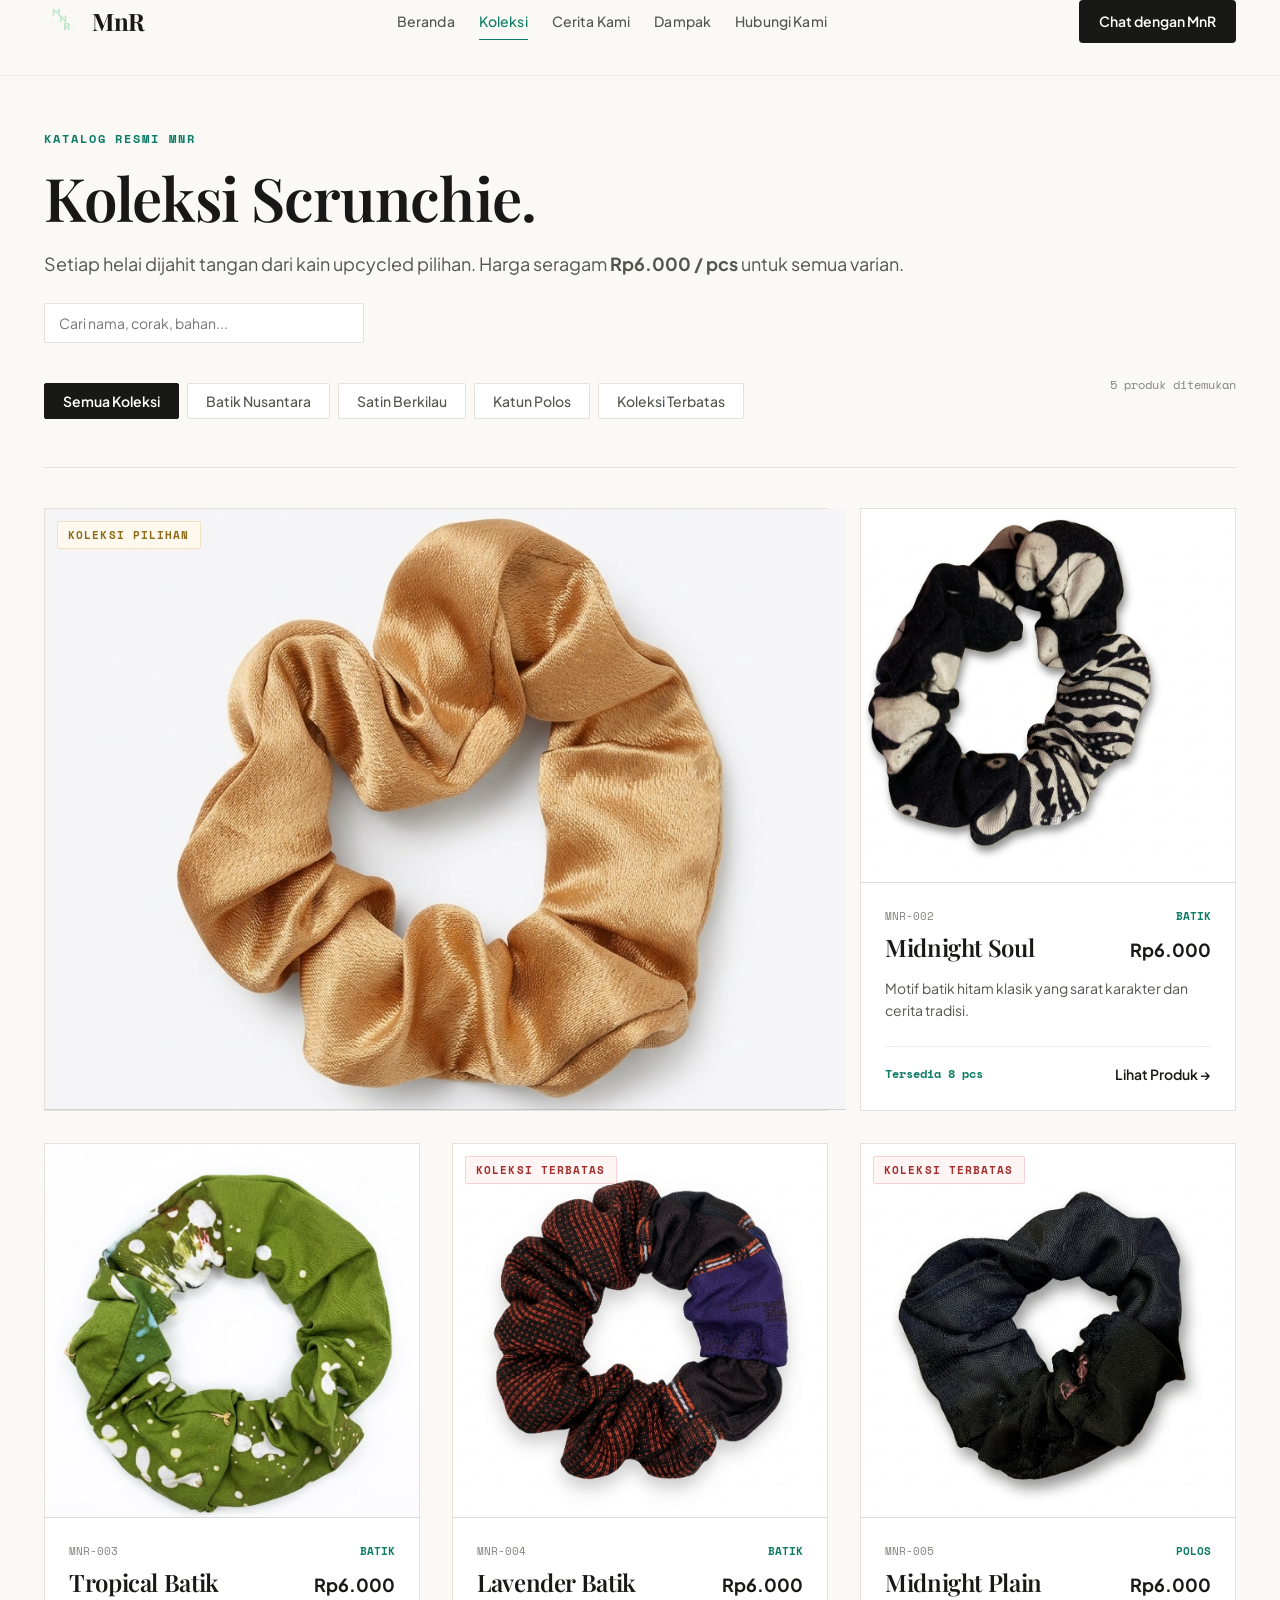
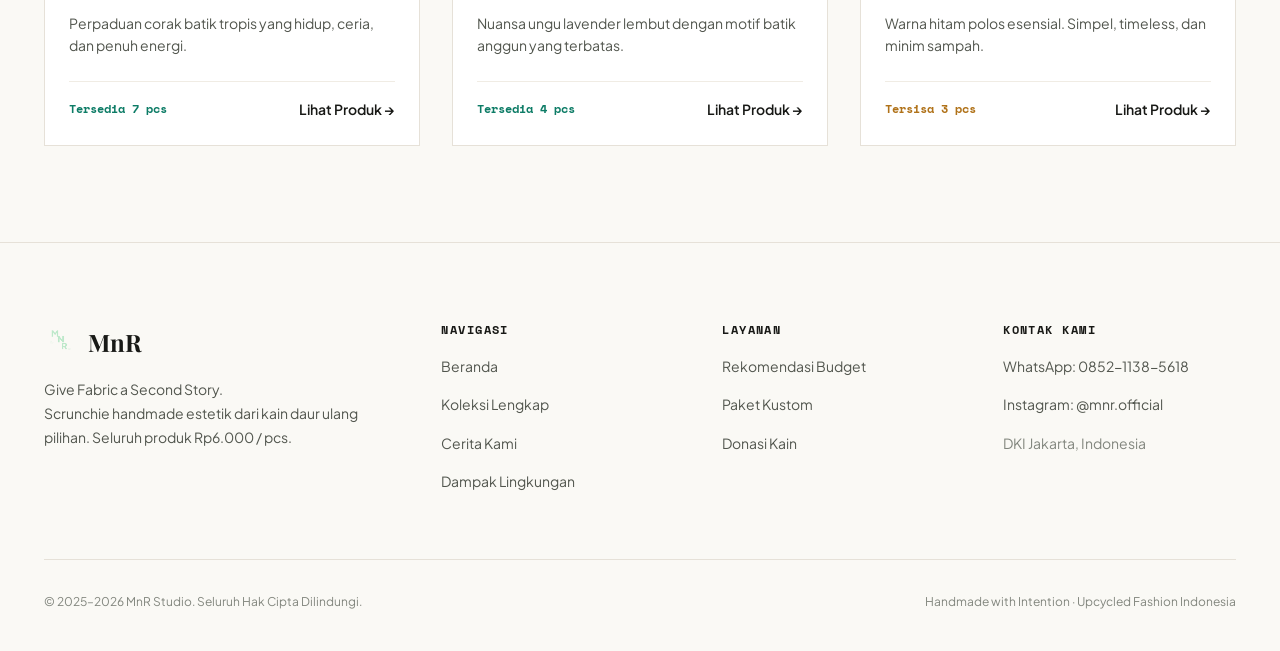
==== catalog.html @ bddd9266 "draft 1" ====
<!DOCTYPE html>
<html lang="id">
<head>
    <meta charset="UTF-8">
    <meta name="viewport" content="width=device-width, initial-scale=1.0">
    <meta name="description" content="Jelajahi Koleksi Scrunchie Upcycled MnR — Handmade dari kain daur ulang pilihan. Golden Hour, Midnight Soul, Tropical Batik, Lavender Batik, dan Midnight Plain. Rp6.000/pcs.">
    <title>Koleksi Scrunchie — MnR Official</title>
    
    <!-- Stylesheets -->
    <link rel="stylesheet" href="css/style.css">
    <link rel="stylesheet" href="css/animations.css">
    <link rel="stylesheet" href="css/responsive.css">
</head>
<body>

<!-- ══════════════════════════════════════════════════════════
     NAVBAR
     ══════════════════════════════════════════════════════════ -->
<nav class="navbar" role="navigation" aria-label="Navigasi Utama">
    <div class="container">
        <div class="navbar__inner">
            <a href="index.html" class="navbar__logo" aria-label="Beranda MnR">
                <img src="assets/Logo/logo.png" alt="Logo MnR" class="navbar__logo-img">
                <span class="navbar__logo-text">MnR</span>
            </a>

            <ul class="navbar__nav" role="list">
                <li><a href="index.html" class="navbar__link">Beranda</a></li>
                <li><a href="catalog.html" class="navbar__link active">Koleksi</a></li>
                <li><a href="index.html#cerita-kami" class="navbar__link">Cerita Kami</a></li>
                <li><a href="index.html#dampak" class="navbar__link">Dampak</a></li>
                <li><a href="https://wa.me/6285211385618" class="navbar__link" target="_blank" rel="noopener noreferrer">Hubungi Kami</a></li>
            </ul>

            <div class="navbar__actions">
                <a href="https://wa.me/6285211385618" class="navbar__cta" target="_blank" rel="noopener noreferrer">Chat dengan MnR</a>
            </div>

            <button class="navbar__hamburger" id="hamburger-btn" aria-label="Buka menu navigasi" aria-expanded="false">
                <span></span><span></span><span></span>
            </button>
        </div>
    </div>
</nav>

<!-- Mobile Menu Drawer -->
<div class="navbar__mobile" id="mobile-menu" role="dialog" aria-label="Menu navigasi mobile">
    <nav class="navbar__mobile-nav">
        <a href="index.html" class="navbar__mobile-link">Beranda</a>
        <a href="catalog.html" class="navbar__mobile-link active">Koleksi</a>
        <a href="index.html#cerita-kami" class="navbar__mobile-link">Cerita Kami</a>
        <a href="index.html#dampak" class="navbar__mobile-link">Dampak</a>
        <a href="https://wa.me/6285211385618" class="navbar__mobile-link" target="_blank" rel="noopener noreferrer">Hubungi Kami</a>
    </nav>
    <a href="https://wa.me/6285211385618" class="btn btn--whatsapp btn--full" target="_blank" rel="noopener noreferrer">Chat via WhatsApp</a>
</div>

<!-- ══════════════════════════════════════════════════════════
     CATALOG MAIN
     ══════════════════════════════════════════════════════════ -->
<main class="catalog-page">
    <div class="container">
        
        <!-- Header Katalog -->
        <header class="catalog-header anim-fade-up">
            <div class="catalog-header__top">
                <div>
                    <span class="section-eyebrow">Katalog Resmi MnR</span>
                    <h1 class="section-title">Koleksi Scrunchie.</h1>
                    <p class="section-subtitle">
                        Setiap helai dijahit tangan dari kain upcycled pilihan. Harga seragam <strong>Rp6.000 / pcs</strong> untuk semua varian.
                    </p>
                </div>

                <div class="search-box">
                    <input type="text"
                           id="catalog-search"
                           class="search-input"
                           placeholder="Cari nama, corak, bahan..."
                           aria-label="Cari produk MnR">
                    <span class="search-clear" id="search-clear" title="Hapus pencarian">&times;</span>
                </div>
            </div>

            <!-- Controls: Filter Tabs & Info -->
            <div class="catalog-controls">
                <div class="filter-tabs" role="tablist" aria-label="Filter kategori produk">
                    <button class="filter-tab active" data-filter="all" type="button">Semua Koleksi</button>
                    <button class="filter-tab" data-filter="batik" type="button">Batik Nusantara</button>
                    <button class="filter-tab" data-filter="satin" type="button">Satin Berkilau</button>
                    <button class="filter-tab" data-filter="plain" type="button">Katun Polos</button>
                    <button class="filter-tab" data-filter="limited" type="button">Koleksi Terbatas</button>
                </div>

                <div class="catalog-count-row" id="catalog-count" aria-live="polite">
                    Memuat produk...
                </div>
            </div>
        </header>

        <!-- Product Grid (Rendered by catalog.js) -->
        <div class="catalog-grid" id="catalog-grid" aria-label="Daftar Produk MnR">
            <!-- Dimuat secara dinamis oleh catalog.js -->
        </div>

    </div>
</main>

<!-- ══════════════════════════════════════════════════════════
     FOOTER
     ══════════════════════════════════════════════════════════ -->
<footer class="footer" role="contentinfo">
    <div class="container">
        <div class="footer__main">
            <div>
                <div class="footer__brand-logo">
                    <img src="assets/Logo/logo.png" alt="Logo MnR">
                    <span>MnR</span>
                </div>
                <p class="footer__brand-tagline">
                    Give Fabric a Second Story.<br>
                    Scrunchie handmade estetik dari kain daur ulang pilihan. Seluruh produk Rp6.000 / pcs.
                </p>
            </div>

            <div>
                <h4 class="footer__col-title">Navigasi</h4>
                <ul class="footer__links">
                    <li><a href="index.html" class="footer__link">Beranda</a></li>
                    <li><a href="catalog.html" class="footer__link">Koleksi Lengkap</a></li>
                    <li><a href="index.html#cerita-kami" class="footer__link">Cerita Kami</a></li>
                    <li><a href="index.html#dampak" class="footer__link">Dampak Lingkungan</a></li>
                </ul>
            </div>

            <div>
                <h4 class="footer__col-title">Layanan</h4>
                <ul class="footer__links">
                    <li><a href="index.html#rekomendasi" class="footer__link">Rekomendasi Budget</a></li>
                    <li><a href="index.html#susun-paket" class="footer__link">Paket Kustom</a></li>
                    <li><a href="index.html#donasi" class="footer__link">Donasi Kain</a></li>
                </ul>
            </div>

            <div>
                <h4 class="footer__col-title">Kontak Kami</h4>
                <ul class="footer__links">
                    <li><a href="https://wa.me/6285211385618" class="footer__link" target="_blank" rel="noopener noreferrer">WhatsApp: 0852-1138-5618</a></li>
                    <li><a href="https://instagram.com" class="footer__link" target="_blank" rel="noopener noreferrer">Instagram: @mnr.official</a></li>
                    <li><span class="footer__link" style="color:var(--color-text-light);">DKI Jakarta, Indonesia</span></li>
                </ul>
            </div>
        </div>

        <div class="footer__bottom">
            <span>© 2025–2026 MnR Studio. Seluruh Hak Cipta Dilindungi.</span>
            <span>Handmade with Intention · Upcycled Fashion Indonesia</span>
        </div>
    </div>
</footer>

<!-- ══════════════════════════════════════════════════════════
     MODAL PEMBAYARAN QRIS & WHATSAPP
     ══════════════════════════════════════════════════════════ -->
<div class="modal-overlay" id="payment-modal" role="dialog" aria-modal="true" aria-labelledby="modal-title" tabindex="-1">
    <div class="modal-content">
        <div class="modal__header">
            <h3 class="modal__title" id="modal-title">Pembayaran Pesanan</h3>
            <button class="modal__close-btn" id="modal-close-btn" aria-label="Tutup modal" type="button">&times;</button>
        </div>

        <div class="modal__body">
            <div class="order-summary-box">
                <div class="order-row">
                    <span>Produk</span>
                    <strong id="modal-product-name">—</strong>
                </div>
                <div class="order-row">
                    <span>Kode ID</span>
                    <span id="modal-product-id">—</span>
                </div>
                <div class="order-row">
                    <span>Jumlah</span>
                    <span id="modal-product-qty">1 pcs</span>
                </div>
                <div class="order-row">
                    <span>Harga Satuan</span>
                    <span id="modal-product-price">Rp6.000</span>
                </div>
                <div class="order-row order-row--total">
                    <span>Total Pembayaran</span>
                    <strong id="modal-total-price">Rp6.000</strong>
                </div>
            </div>

            <div class="qris-section">
                <span class="qris-badge">Scan QRIS untuk Membayar</span>
                <div class="qris-image-wrap">
                    <img id="modal-qris-img" src="assets/QRIS.jpeg" alt="QRIS Resmi MnR">
                </div>
            </div>

            <div class="qris-steps">
                <div class="qris-step">
                    <span class="qris-step__num">1.</span>
                    <span>Buka aplikasi pembayaran (GoPay, OVO, Dana, BCA, Mandiri, dll.).</span>
                </div>
                <div class="qris-step">
                    <span class="qris-step__num">2.</span>
                    <span>Scan kode QRIS di atas sesuai nominal total yang tertera.</span>
                </div>
                <div class="qris-step">
                    <span class="qris-step__num">3.</span>
                    <span>Ambil screenshot bukti transfer, lalu klik tombol di bawah untuk konfirmasi via WhatsApp.</span>
                </div>
            </div>

            <div class="modal__footer">
                <button class="btn btn--whatsapp btn--full" id="modal-confirm-btn" type="button">
                    <svg width="18" height="18" viewBox="0 0 24 24" fill="currentColor">
                        <path d="M12.031 6.172c-3.181 0-5.767 2.586-5.768 5.766-.001 1.298.38 2.27 1.019 3.287l-.582 2.128 2.182-.573c.978.58 1.911.928 3.145.929 3.178 0 5.767-2.587 5.768-5.766.001-3.187-2.575-5.77-5.764-5.771zm3.392 8.244c-.144.405-.837.774-1.17.824-.312.045-.698.057-1.144-.092-.857-.285-1.996-1.196-2.735-2.029-.739-.834-1.282-1.859-1.282-2.784 0-.497.195-.889.479-1.168.214-.21.469-.264.624-.264.156 0 .313.003.447.01.142.008.33.023.479.382.155.372.531 1.303.578 1.398.047.096.079.208.016.333-.063.125-.094.208-.188.318-.094.11-.198.246-.282.33-.094.095-.192.198-.083.385.109.188.484.798 1.037 1.29.711.633 1.311.83 1.498.924.188.094.297.079.407-.047.11-.125.47-548.595-.736.125-.188.25-.157.422-.094.172.063 1.094.516 1.282.609.188.094.313.141.36.219.046.078.046.452-.098.857z"/>
                    </svg>
                    Konfirmasi Pembayaran via WhatsApp
                </button>
                <button class="btn btn--ghost btn--full" id="modal-cancel-btn" type="button">
                    Batal
                </button>
            </div>
        </div>
    </div>
</div>

<!-- Scripts -->
<script src="data/products.js"></script>
<script src="js/whatsapp.js"></script>
<script src="js/catalog.js"></script>
<script src="js/main.js"></script>

</body>
</html>
---- css/style.css ----
/* ============================================================
   MnR — Modern Sustainable Fashion Editorial Design System
   "Give Fabric a Second Story."
   ============================================================ */

/* ── Typography Imports ──────────────────────────────────── */
@import url('https://fonts.googleapis.com/css2?family=Playfair+Display:ital,wght@0,400;0,500;0,600;0,700;1,400;1,600&family=Plus+Jakarta+Sans:wght@300;400;500;600;700&family=Space+Mono:wght@400;700&display=swap');

/* ── Design Tokens ───────────────────────────────────────── */
:root {
    /* Brand Colors & Editorial Palette */
    --color-primary:        #0D7C66; /* Deep Forest Emerald */
    --color-primary-dark:   #095C4C;
    --color-primary-light:  #169B80;
    --color-secondary:      #2A5950;
    --color-mint:           #D7EDE2;
    --color-sage:           #E5ECE7;
    --color-lavender:       #EAE3F2;
    --color-gold:           #C29B38;

    /* Neutrals (Warm Organic Linen & Charcoal) */
    --color-bg:             #FAF9F5;
    --color-surface:        #FFFFFF;
    --color-surface-warm:   #F3EFEA;
    --color-surface-dark:   #151614;
    --color-text:           #181916;
    --color-text-muted:     #52564E;
    --color-text-light:     #82867E;
    --color-border:         #E6E1D8;
    --color-border-light:   #F0ECE4;
    --color-border-dark:    #2B2E28;

    /* Status Colors */
    --color-success:        #238656;
    --color-warning:        #B07219;
    --color-danger:         #A82A2A;

    /* Typography */
    --font-heading:         'Playfair Display', Georgia, serif;
    --font-body:            'Plus Jakarta Sans', -apple-system, BlinkMacSystemFont, 'Segoe UI', Roboto, sans-serif;
    --font-mono:            'Space Mono', monospace;

    --text-xs:              0.75rem;     /* 12px */
    --text-sm:              0.875rem;    /* 14px */
    --text-base:            1rem;        /* 16px */
    --text-md:              1.125rem;    /* 18px */
    --text-lg:              1.25rem;     /* 20px */
    --text-xl:              1.5rem;      /* 24px */
    --text-2xl:             1.875rem;    /* 30px */
    --text-3xl:             2.25rem;     /* 36px */
    --text-4xl:             3rem;        /* 48px */
    --text-5xl:             3.75rem;     /* 60px */
    --text-6xl:             4.75rem;     /* 76px */

    /* Spacing */
    --space-1:              0.25rem;
    --space-2:              0.5rem;
    --space-3:              0.75rem;
    --space-4:              1rem;
    --space-5:              1.25rem;
    --space-6:              1.5rem;
    --space-8:              2rem;
    --space-10:             2.5rem;
    --space-12:             3rem;
    --space-16:             4rem;
    --space-20:             5rem;
    --space-24:             6rem;
    --space-32:             8rem;

    /* Refined Architectural Radii */
    --radius-xs:            2px;
    --radius-sm:            4px;
    --radius-md:            6px;
    --radius-lg:            10px;
    --radius-full:          9999px;

    /* Subtle Architectural Shadows (No AI fuzzy drops) */
    --shadow-subtle:        0 2px 10px rgba(24, 25, 22, 0.04);
    --shadow-card:          0 4px 20px rgba(24, 25, 22, 0.06);
    --shadow-elevated:      0 12px 36px rgba(24, 25, 22, 0.09);

    /* Transitions */
    --trans-fast:           0.18s ease;
    --trans-base:           0.28s cubic-bezier(0.2, 0, 0, 1);
    --trans-slow:           0.45s cubic-bezier(0.16, 1, 0.3, 1);

    --navbar-h:             76px;
}

/* ── Reset & Base ────────────────────────────────────────── */
*, *::before, *::after {
    margin: 0;
    padding: 0;
    box-sizing: border-box;
}

html {
    scroll-behavior: smooth;
    font-size: 16px;
    -webkit-text-size-adjust: 100%;
}

body {
    font-family: var(--font-body);
    background-color: var(--color-bg);
    color: var(--color-text);
    line-height: 1.65;
    overflow-x: hidden;
    -webkit-font-smoothing: antialiased;
    -moz-osx-font-smoothing: grayscale;
}

body.modal-open {
    overflow: hidden;
}

img {
    display: block;
    max-width: 100%;
    height: auto;
}

a {
    text-decoration: none;
    color: inherit;
    transition: color var(--trans-fast);
}

button {
    font-family: var(--font-body);
    cursor: pointer;
    border: none;
    background: none;
    outline: none;
}

ul, ol {
    list-style: none;
}

/* ── Typography System ───────────────────────────────────── */
h1, h2, h3, h4 {
    font-family: var(--font-heading);
    color: var(--color-text);
    font-weight: 600;
    line-height: 1.2;
    letter-spacing: -0.015em;
}

h1 { font-size: clamp(2.25rem, 5vw, var(--text-5xl)); }
h2 { font-size: clamp(1.75rem, 3.5vw, var(--text-3xl)); }
h3 { font-size: clamp(1.25rem, 2.5vw, var(--text-xl)); }
h4 { font-size: var(--text-lg); }

p {
    color: var(--color-text-muted);
    font-size: var(--text-base);
    line-height: 1.7;
}

.text-italic {
    font-style: italic;
}

/* ── Container System ────────────────────────────────────── */
.container {
    width: 100%;
    max-width: 1240px;
    margin: 0 auto;
    padding: 0 var(--space-6);
}

.container--narrow {
    max-width: 860px;
}

.container--wide {
    max-width: 1400px;
}

/* ── Section Utilities ───────────────────────────────────── */
.section {
    padding: var(--space-20) 0;
    position: relative;
}

.section--hero {
    padding-top: calc(var(--navbar-h) + var(--space-12));
    padding-bottom: var(--space-20);
}

.section--warm {
    background-color: var(--color-surface-warm);
    border-top: 1px solid var(--color-border);
    border-bottom: 1px solid var(--color-border);
}

.section--dark {
    background-color: var(--color-surface-dark);
    color: var(--color-bg);
}

.section-header {
    margin-bottom: var(--space-12);
}

.section-header--center {
    text-align: center;
    max-width: 680px;
    margin-left: auto;
    margin-right: auto;
    margin-bottom: var(--space-16);
}

.section-eyebrow {
    display: inline-block;
    font-family: var(--font-mono);
    font-size: var(--text-xs);
    font-weight: 700;
    letter-spacing: 0.16em;
    text-transform: uppercase;
    color: var(--color-primary);
    margin-bottom: var(--space-3);
}

.section--dark .section-eyebrow {
    color: var(--color-mint);
}

.section-title {
    margin-bottom: var(--space-4);
}

.section-subtitle {
    font-size: var(--text-md);
    color: var(--color-text-muted);
    line-height: 1.7;
}

.section--dark .section-subtitle {
    color: rgba(250, 249, 245, 0.7);
}

/* ── Buttons System ──────────────────────────────────────── */
.btn {
    display: inline-flex;
    align-items: center;
    justify-content: center;
    gap: var(--space-3);
    padding: 14px 28px;
    font-size: var(--text-sm);
    font-weight: 600;
    letter-spacing: 0.04em;
    border-radius: var(--radius-sm);
    transition: all var(--trans-base);
    text-align: center;
    white-space: nowrap;
    cursor: pointer;
}

.btn--primary {
    background-color: var(--color-primary);
    color: var(--color-surface);
    border: 1px solid var(--color-primary);
}

.btn--primary:hover {
    background-color: var(--color-primary-dark);
    border-color: var(--color-primary-dark);
    transform: translateY(-1px);
    box-shadow: 0 4px 14px rgba(13, 124, 102, 0.25);
}

.btn--dark {
    background-color: var(--color-text);
    color: var(--color-bg);
    border: 1px solid var(--color-text);
}

.btn--dark:hover {
    background-color: #000000;
    transform: translateY(-1px);
}

.btn--outline {
    background-color: transparent;
    color: var(--color-text);
    border: 1px solid var(--color-border-dark);
}

.btn--outline:hover {
    background-color: var(--color-text);
    color: var(--color-surface);
    border-color: var(--color-text);
}

.btn--ghost {
    background-color: transparent;
    color: var(--color-text-muted);
    border: 1px solid transparent;
}

.btn--ghost:hover {
    color: var(--color-text);
    background-color: rgba(0, 0, 0, 0.04);
}

.btn--whatsapp {
    background-color: #1E8752;
    color: #FFFFFF;
    border: 1px solid #1E8752;
}

.btn--whatsapp:hover {
    background-color: #166E42;
    box-shadow: 0 4px 14px rgba(30, 135, 82, 0.25);
}

.btn--full {
    width: 100%;
}

.btn--disabled, .btn:disabled {
    opacity: 0.45;
    cursor: not-allowed;
    pointer-events: none;
}

/* ── Badges & Tags ───────────────────────────────────────── */
.badge {
    display: inline-flex;
    align-items: center;
    padding: 4px 10px;
    font-family: var(--font-mono);
    font-size: 0.6875rem;
    font-weight: 700;
    letter-spacing: 0.1em;
    text-transform: uppercase;
    border-radius: var(--radius-xs);
    border: 1px solid transparent;
}

.badge--limited {
    background: #FFF5F5;
    color: #A32D2D;
    border-color: #F8D2D2;
}

.badge--soldout {
    background: #F4F4F4;
    color: #7A7A7A;
    border-color: #E2E2E2;
}

.badge--featured {
    background: #FDF9EE;
    color: #8C6A19;
    border-color: #EFE2BE;
}

.badge--category {
    background: var(--color-surface);
    color: var(--color-text-muted);
    border-color: var(--color-border);
}

/* ══════════════════════════════════════════════════════════
   NAVBAR
   ══════════════════════════════════════════════════════════ */
.navbar {
    position: fixed;
    top: 0;
    left: 0;
    right: 0;
    z-index: 1000;
    height: var(--navbar-h);
    background: rgba(250, 249, 245, 0.94);
    backdrop-filter: blur(12px);
    -webkit-backdrop-filter: blur(12px);
    border-bottom: 1px solid var(--color-border-light);
    transition: all var(--trans-base);
}

.navbar.scrolled {
    background: rgba(250, 249, 245, 0.98);
    border-bottom-color: var(--color-border);
    box-shadow: 0 4px 20px rgba(0, 0, 0, 0.03);
}

.navbar__inner {
    display: flex;
    align-items: center;
    justify-content: space-between;
    height: 100%;
}

.navbar__logo {
    display: flex;
    align-items: center;
    gap: var(--space-3);
    text-decoration: none;
}

.navbar__logo-img {
    height: 36px;
    width: auto;
    object-fit: contain;
}

.navbar__logo-text {
    font-family: var(--font-heading);
    font-size: 1.5rem;
    font-weight: 700;
    letter-spacing: -0.02em;
    color: var(--color-text);
}

.navbar__nav {
    display: flex;
    align-items: center;
    gap: var(--space-6);
}

.navbar__link {
    font-size: var(--text-sm);
    font-weight: 500;
    color: var(--color-text-muted);
    padding: var(--space-2) 0;
    position: relative;
    letter-spacing: 0.01em;
}

.navbar__link::after {
    content: '';
    position: absolute;
    bottom: -2px;
    left: 0;
    width: 100%;
    height: 1.5px;
    background: var(--color-primary);
    transform: scaleX(0);
    transform-origin: left;
    transition: transform var(--trans-base);
}

.navbar__link:hover,
.navbar__link.active {
    color: var(--color-primary);
}

.navbar__link.active::after,
.navbar__link:hover::after {
    transform: scaleX(1);
}

.navbar__actions {
    display: flex;
    align-items: center;
    gap: var(--space-3);
}

.navbar__cta {
    padding: 10px 20px;
    font-size: var(--text-sm);
    border-radius: var(--radius-sm);
    background-color: var(--color-text);
    color: var(--color-surface);
    font-weight: 600;
    transition: all var(--trans-fast);
}

.navbar__cta:hover {
    background-color: var(--color-primary);
    transform: translateY(-1px);
}

.navbar__hamburger {
    display: none;
    flex-direction: column;
    justify-content: center;
    gap: 5px;
    width: 32px;
    height: 32px;
    padding: 4px;
    cursor: pointer;
}

.navbar__hamburger span {
    display: block;
    width: 100%;
    height: 1.5px;
    background: var(--color-text);
    transition: all var(--trans-base);
}

.navbar__hamburger.open span:nth-child(1) {
    transform: translateY(6.5px) rotate(45deg);
}

.navbar__hamburger.open span:nth-child(2) {
    opacity: 0;
}

.navbar__hamburger.open span:nth-child(3) {
    transform: translateY(-6.5px) rotate(-45deg);
}

.navbar__mobile {
    display: none;
    position: fixed;
    top: var(--navbar-h);
    left: 0;
    right: 0;
    background: var(--color-surface);
    padding: var(--space-6) var(--space-6) var(--space-8);
    border-bottom: 1px solid var(--color-border);
    box-shadow: var(--shadow-elevated);
    z-index: 999;
}

.navbar__mobile.open {
    display: block;
}

.navbar__mobile-nav {
    display: flex;
    flex-direction: column;
    gap: var(--space-3);
    margin-bottom: var(--space-6);
}

.navbar__mobile-link {
    font-size: var(--text-md);
    font-weight: 500;
    color: var(--color-text);
    padding: var(--space-2) 0;
    border-bottom: 1px solid var(--color-border-light);
}

/* ══════════════════════════════════════════════════════════
   HERO SECTION — Editorial Asymmetry
   ══════════════════════════════════════════════════════════ */
.hero {
    position: relative;
    padding-top: calc(var(--navbar-h) + var(--space-8));
    padding-bottom: var(--space-16);
    border-bottom: 1px solid var(--color-border);
}

.hero__grid {
    display: grid;
    grid-template-columns: 1.15fr 0.85fr;
    gap: var(--space-12);
    align-items: center;
}

.hero__content {
    max-width: 580px;
}

.hero__tagline-eyebrow {
    display: flex;
    align-items: center;
    gap: var(--space-3);
    font-family: var(--font-mono);
    font-size: var(--text-xs);
    font-weight: 700;
    letter-spacing: 0.15em;
    text-transform: uppercase;
    color: var(--color-primary);
    margin-bottom: var(--space-4);
}

.hero__tagline-eyebrow::before {
    content: '';
    display: inline-block;
    width: 28px;
    height: 1px;
    background: var(--color-primary);
}

.hero__title {
    font-size: clamp(2.5rem, 5.2vw, 4.25rem);
    font-weight: 600;
    line-height: 1.12;
    letter-spacing: -0.025em;
    color: var(--color-text);
    margin-bottom: var(--space-6);
}

.hero__title-accent {
    font-style: italic;
    color: var(--color-primary);
    font-weight: 400;
}

.hero__subtitle {
    font-size: var(--text-lg);
    line-height: 1.7;
    color: var(--color-text-muted);
    margin-bottom: var(--space-8);
}

.hero__actions {
    display: flex;
    align-items: center;
    gap: var(--space-4);
    margin-bottom: var(--space-10);
    flex-wrap: wrap;
}

.hero__credentials {
    display: flex;
    align-items: center;
    gap: var(--space-6);
    padding-top: var(--space-6);
    border-top: 1px solid var(--color-border);
}

.hero__credential-item {
    font-family: var(--font-mono);
    font-size: var(--text-xs);
    color: var(--color-text-muted);
    letter-spacing: 0.05em;
}

.hero__credential-item strong {
    color: var(--color-text);
    display: block;
    font-size: var(--text-sm);
    margin-bottom: 2px;
}

/* Hero Visual Composition */
.hero__visual-stack {
    position: relative;
    display: flex;
    justify-content: center;
}

.hero__main-image-wrap {
    position: relative;
    width: 100%;
    max-width: 440px;
    aspect-ratio: 4 / 5;
    background: var(--color-surface-warm);
    border: 1px solid var(--color-border);
    overflow: hidden;
}

.hero__main-image-wrap img {
    width: 100%;
    height: 100%;
    object-fit: cover;
    transition: transform var(--trans-slow);
}

.hero__main-image-wrap:hover img {
    transform: scale(1.03);
}

.hero__floating-card {
    position: absolute;
    bottom: -20px;
    left: -24px;
    background: var(--color-surface);
    border: 1px solid var(--color-border);
    padding: var(--space-4) var(--space-5);
    box-shadow: var(--shadow-card);
    max-width: 220px;
}

.hero__floating-card-label {
    font-family: var(--font-mono);
    font-size: 0.6875rem;
    color: var(--color-primary);
    font-weight: 700;
    letter-spacing: 0.1em;
    text-transform: uppercase;
    margin-bottom: 4px;
}

.hero__floating-card-title {
    font-family: var(--font-heading);
    font-size: var(--text-md);
    color: var(--color-text);
    margin-bottom: 2px;
}

.hero__floating-card-price {
    font-weight: 700;
    color: var(--color-text);
    font-size: var(--text-sm);
}

/* ══════════════════════════════════════════════════════════
   BRAND STORY — Editorial Lookbook Spread
   ══════════════════════════════════════════════════════════ */
.brand-story {
    padding: var(--space-24) 0;
    background: var(--color-surface);
    border-bottom: 1px solid var(--color-border);
}

.brand-story__grid {
    display: grid;
    grid-template-columns: 1fr 1fr;
    gap: var(--space-16);
    align-items: center;
}

.brand-story__media-col {
    position: relative;
}

.brand-story__image-wrap {
    aspect-ratio: 16 / 10;
    background: var(--color-surface-warm);
    border: 1px solid var(--color-border);
    overflow: hidden;
}

.brand-story__image-wrap img {
    width: 100%;
    height: 100%;
    object-fit: cover;
}

.brand-story__caption {
    font-family: var(--font-mono);
    font-size: var(--text-xs);
    color: var(--color-text-light);
    margin-top: var(--space-3);
    letter-spacing: 0.05em;
}

.brand-story__content-col {
    max-width: 520px;
}

.brand-story__title {
    font-size: clamp(2rem, 4vw, 3rem);
    margin-bottom: var(--space-6);
    line-height: 1.15;
}

.brand-story__text {
    margin-bottom: var(--space-5);
    font-size: var(--text-md);
    line-height: 1.8;
}

.brand-story__principles {
    display: grid;
    grid-template-columns: 1fr 1fr;
    gap: var(--space-6);
    margin: var(--space-8) 0;
    padding-top: var(--space-6);
    border-top: 1px solid var(--color-border);
}

.principle-item__num {
    font-family: var(--font-mono);
    font-size: var(--text-xs);
    font-weight: 700;
    color: var(--color-primary);
    margin-bottom: 4px;
}

.principle-item__title {
    font-family: var(--font-heading);
    font-size: var(--text-base);
    color: var(--color-text);
    margin-bottom: 4px;
}

.principle-item__desc {
    font-size: var(--text-sm);
    color: var(--color-text-muted);
    line-height: 1.6;
}

/* ══════════════════════════════════════════════════════════
   FABRIC JOURNEY — Clean Numbered Flow (No Emojis)
   ══════════════════════════════════════════════════════════ */
.fabric-journey {
    padding: var(--space-24) 0;
    background-color: var(--color-bg);
    border-bottom: 1px solid var(--color-border);
}

.journey-grid {
    display: grid;
    grid-template-columns: repeat(4, 1fr);
    gap: var(--space-6);
    margin-top: var(--space-12);
}

.journey-card {
    background: var(--color-surface);
    border: 1px solid var(--color-border);
    padding: var(--space-8) var(--space-6);
    display: flex;
    flex-direction: column;
    justify-content: space-between;
    transition: transform var(--trans-base), border-color var(--trans-base);
}

.journey-card:hover {
    border-color: var(--color-primary);
    transform: translateY(-2px);
}

.journey-card__step-num {
    font-family: var(--font-mono);
    font-size: var(--text-sm);
    font-weight: 700;
    color: var(--color-primary);
    letter-spacing: 0.1em;
    margin-bottom: var(--space-6);
}

.journey-card__title {
    font-size: var(--text-lg);
    font-family: var(--font-heading);
    color: var(--color-text);
    margin-bottom: var(--space-3);
}

.journey-card__desc {
    font-size: var(--text-sm);
    line-height: 1.65;
    color: var(--color-text-muted);
}

/* ══════════════════════════════════════════════════════════
   EDITORIAL SLIDER SECTION (HOMEPAGE)
   ══════════════════════════════════════════════════════════ */
.slider-section {
    padding: var(--space-24) 0;
    background: var(--color-surface);
    border-bottom: 1px solid var(--color-border);
    overflow: hidden;
}

.slider-section__header-row {
    display: flex;
    align-items: flex-end;
    justify-content: space-between;
    margin-bottom: var(--space-10);
}

.slider-nav-buttons {
    display: flex;
    gap: var(--space-2);
}

.slider-btn {
    width: 44px;
    height: 44px;
    border: 1px solid var(--color-border);
    display: flex;
    align-items: center;
    justify-content: center;
    cursor: pointer;
    background: var(--color-surface);
    color: var(--color-text);
    transition: all var(--trans-fast);
}

.slider-btn:hover:not(:disabled) {
    background: var(--color-text);
    color: var(--color-surface);
    border-color: var(--color-text);
}

.slider-btn:disabled {
    opacity: 0.3;
    cursor: not-allowed;
}

.slider-track-outer {
    width: 100%;
    overflow: visible;
}

.slider-track {
    display: flex;
    gap: 24px;
    transition: transform var(--trans-slow);
    will-change: transform;
}

.slider-slide {
    flex: 0 0 320px;
    max-width: 320px;
}

/* Slider Card */
.slider-card {
    background: var(--color-surface);
    border: 1px solid var(--color-border);
    overflow: hidden;
    cursor: pointer;
    transition: border-color var(--trans-base), transform var(--trans-base);
}

.slider-card:hover {
    border-color: var(--color-text);
    transform: translateY(-2px);
}

.slider-card__media {
    position: relative;
    aspect-ratio: 1 / 1;
    background: var(--color-surface-warm);
    overflow: hidden;
}

.slider-card__media img {
    width: 100%;
    height: 100%;
    object-fit: cover;
    transition: opacity var(--trans-base), transform var(--trans-slow);
}

.slider-card__media-hover {
    position: absolute;
    top: 0;
    left: 0;
    opacity: 0;
}

.slider-card:hover .slider-card__media img {
    transform: scale(1.03);
}

.slider-card:hover .slider-card__media-hover {
    opacity: 1;
}

.slider-card__badge {
    position: absolute;
    top: 12px;
    left: 12px;
    background: rgba(255, 255, 255, 0.9);
    backdrop-filter: blur(4px);
    padding: 3px 8px;
    font-family: var(--font-mono);
    font-size: 0.6875rem;
    letter-spacing: 0.08em;
    text-transform: uppercase;
    border: 1px solid var(--color-border);
}

.slider-card__body {
    padding: var(--space-5);
}

.slider-card__top {
    display: flex;
    justify-content: space-between;
    align-items: center;
    margin-bottom: var(--space-2);
}

.slider-card__id {
    font-family: var(--font-mono);
    font-size: 0.6875rem;
    color: var(--color-text-light);
}

.slider-card__stock {
    font-family: var(--font-mono);
    font-size: 0.6875rem;
    color: var(--color-primary);
    font-weight: 700;
}

.slider-card__title {
    font-family: var(--font-heading);
    font-size: var(--text-lg);
    color: var(--color-text);
    margin-bottom: var(--space-2);
}

.slider-card__desc {
    font-size: var(--text-xs);
    line-height: 1.6;
    color: var(--color-text-muted);
    margin-bottom: var(--space-4);
    display: -webkit-box;
    -webkit-line-clamp: 2;
    -webkit-box-orient: vertical;
    overflow: hidden;
}

.slider-card__bottom {
    display: flex;
    align-items: center;
    justify-content: space-between;
    padding-top: var(--space-3);
    border-top: 1px solid var(--color-border-light);
}

.slider-card__price {
    font-weight: 700;
    font-size: var(--text-base);
    color: var(--color-text);
}

.slider-card__link {
    font-size: var(--text-xs);
    font-weight: 600;
    color: var(--color-primary);
    letter-spacing: 0.02em;
}

.slider-card:hover .slider-card__link {
    color: var(--color-text);
}

.slider-footer {
    display: flex;
    align-items: center;
    justify-content: space-between;
    margin-top: var(--space-8);
}

.slider-dots {
    display: flex;
    gap: 8px;
}

.slider-dot {
    width: 24px;
    height: 2px;
    background: var(--color-border);
    cursor: pointer;
    border: none;
    transition: background var(--trans-fast), width var(--trans-fast);
}

.slider-dot.active {
    background: var(--color-primary);
    width: 36px;
}

/* ══════════════════════════════════════════════════════════
   CATALOG PAGE & EDITORIAL GRID
   ══════════════════════════════════════════════════════════ */
.catalog-page {
    padding-top: calc(var(--navbar-h) + var(--space-12));
    padding-bottom: var(--space-24);
}

.catalog-header {
    border-bottom: 1px solid var(--color-border);
    padding-bottom: var(--space-10);
    margin-bottom: var(--space-10);
}

.catalog-header__top {
    display: flex;
    align-items: flex-end;
    justify-content: space-between;
    margin-bottom: var(--space-8);
    flex-wrap: wrap;
    gap: var(--space-6);
}

.catalog-controls {
    display: flex;
    align-items: center;
    justify-content: space-between;
    gap: var(--space-6);
    flex-wrap: wrap;
}

/* Filter tabs */
.filter-tabs {
    display: flex;
    align-items: center;
    gap: var(--space-2);
    flex-wrap: wrap;
}

.filter-tab {
    padding: 8px 18px;
    font-size: var(--text-sm);
    font-weight: 500;
    color: var(--color-text-muted);
    border: 1px solid var(--color-border);
    border-radius: var(--radius-xs);
    background: var(--color-surface);
    cursor: pointer;
    transition: all var(--trans-fast);
}

.filter-tab:hover {
    color: var(--color-text);
    border-color: var(--color-text);
}

.filter-tab.active {
    background: var(--color-text);
    color: var(--color-surface);
    border-color: var(--color-text);
    font-weight: 600;
}

/* Search input */
.search-box {
    position: relative;
    width: 100%;
    max-width: 320px;
}

.search-input {
    width: 100%;
    padding: 10px 36px 10px 14px;
    font-family: var(--font-body);
    font-size: var(--text-sm);
    border: 1px solid var(--color-border);
    border-radius: var(--radius-xs);
    background: var(--color-surface);
    color: var(--color-text);
    outline: none;
    transition: border-color var(--trans-fast);
}

.search-input:focus {
    border-color: var(--color-primary);
}

.search-clear {
    position: absolute;
    right: 10px;
    top: 50%;
    transform: translateY(-50%);
    cursor: pointer;
    font-size: var(--text-sm);
    color: var(--color-text-light);
    display: none;
}

.catalog-count-row {
    font-family: var(--font-mono);
    font-size: var(--text-xs);
    color: var(--color-text-light);
    margin-bottom: var(--space-8);
}

/* Editorial Grid Layout */
.catalog-grid {
    display: grid;
    grid-template-columns: repeat(3, 1fr);
    gap: 32px;
}

.editorial-card {
    background: var(--color-surface);
    border: 1px solid var(--color-border);
    transition: transform var(--trans-base), border-color var(--trans-base);
    display: flex;
    flex-direction: column;
}

.editorial-card:hover {
    border-color: var(--color-text);
    transform: translateY(-3px);
}

/* Featured Editorial card: takes 2 columns on desktop */
.editorial-card--featured {
    grid-column: span 2;
    display: grid;
    grid-template-columns: 1.2fr 0.8fr;
}

.editorial-card__img-container {
    position: relative;
    aspect-ratio: 1 / 1;
    background: var(--color-surface-warm);
    overflow: hidden;
}

.editorial-card--featured .editorial-card__img-container {
    aspect-ratio: 4 / 3;
    height: 100%;
}

.editorial-card__img {
    width: 100%;
    height: 100%;
    object-fit: cover;
    transition: opacity var(--trans-base), transform var(--trans-slow);
}

.editorial-card__img--hover {
    position: absolute;
    inset: 0;
    opacity: 0;
}

.editorial-card:hover .editorial-card__img {
    transform: scale(1.03);
}

.editorial-card:hover .editorial-card__img--hover {
    opacity: 1;
}

.editorial-card__badges {
    position: absolute;
    top: 12px;
    left: 12px;
    display: flex;
    flex-direction: column;
    gap: 6px;
    z-index: 2;
}

.editorial-card__quick-view {
    position: absolute;
    bottom: 0;
    left: 0;
    right: 0;
    background: rgba(24, 25, 22, 0.75);
    backdrop-filter: blur(4px);
    color: var(--color-surface);
    font-size: var(--text-xs);
    font-weight: 600;
    letter-spacing: 0.05em;
    padding: 10px;
    text-align: center;
    transform: translateY(100%);
    transition: transform var(--trans-base);
}

.editorial-card:hover .editorial-card__quick-view {
    transform: translateY(0);
}

.editorial-card__body {
    padding: var(--space-6);
    display: flex;
    flex-direction: column;
    flex: 1;
    justify-content: space-between;
}

.editorial-card__meta {
    display: flex;
    justify-content: space-between;
    margin-bottom: var(--space-2);
}

.editorial-card__id {
    font-family: var(--font-mono);
    font-size: 0.6875rem;
    color: var(--color-text-light);
}

.editorial-card__category {
    font-family: var(--font-mono);
    font-size: 0.6875rem;
    color: var(--color-primary);
    text-transform: uppercase;
    font-weight: 700;
}

.editorial-card__title-row {
    display: flex;
    justify-content: space-between;
    align-items: baseline;
    margin-bottom: var(--space-3);
    gap: var(--space-2);
}

.editorial-card__name {
    font-size: var(--text-xl);
    font-family: var(--font-heading);
}

.editorial-card__name a:hover {
    color: var(--color-primary);
}

.editorial-card__price {
    font-size: var(--text-md);
    font-weight: 700;
    color: var(--color-text);
}

.editorial-card__desc {
    font-size: var(--text-sm);
    line-height: 1.6;
    color: var(--color-text-muted);
    margin-bottom: var(--space-6);
}

.editorial-card__footer {
    display: flex;
    align-items: center;
    justify-content: space-between;
    padding-top: var(--space-4);
    border-top: 1px solid var(--color-border-light);
}

.editorial-card__stock {
    font-family: var(--font-mono);
    font-size: var(--text-xs);
    font-weight: 700;
}

.editorial-card__stock.in-stock { color: var(--color-primary); }
.editorial-card__stock.low-stock { color: var(--color-warning); }
.editorial-card__stock.sold-out { color: var(--color-danger); }

.editorial-card__action {
    font-size: var(--text-sm);
    font-weight: 600;
    color: var(--color-text);
}

.editorial-card__action:hover {
    color: var(--color-primary);
}

/* Empty State */
.catalog-empty {
    grid-column: 1 / -1;
    padding: var(--space-16) var(--space-6);
    text-align: center;
    background: var(--color-surface);
    border: 1px dashed var(--color-border);
}

.catalog-empty__icon {
    color: var(--color-text-light);
    margin-bottom: var(--space-4);
}

.catalog-empty__title {
    font-size: var(--text-xl);
    margin-bottom: var(--space-2);
}

.catalog-empty__desc {
    font-size: var(--text-sm);
    margin-bottom: var(--space-6);
}

/* ══════════════════════════════════════════════════════════
   PRODUCT DETAIL PAGE
   ══════════════════════════════════════════════════════════ */
.product-page {
    padding-top: calc(var(--navbar-h) + var(--space-6));
    padding-bottom: var(--space-24);
}

.product-breadcrumb {
    padding: var(--space-4) 0;
    margin-bottom: var(--space-8);
    font-family: var(--font-mono);
    font-size: var(--text-xs);
    color: var(--color-text-light);
    border-bottom: 1px solid var(--color-border);
}

.product-breadcrumb a {
    color: var(--color-text-muted);
}

.product-breadcrumb a:hover {
    color: var(--color-text);
}

.product-breadcrumb__sep {
    margin: 0 var(--space-2);
}

.product-detail-layout {
    display: grid;
    grid-template-columns: 1.15fr 0.85fr;
    gap: var(--space-16);
    align-items: start;
}

/* Gallery Dual (Studio + Lifestyle) */
.product-gallery {
    position: sticky;
    top: calc(var(--navbar-h) + 24px);
}

.product-gallery__main {
    position: relative;
    aspect-ratio: 1 / 1;
    background: var(--color-surface-warm);
    border: 1px solid var(--color-border);
    overflow: hidden;
    margin-bottom: var(--space-4);
}

.product-gallery__main-img {
    width: 100%;
    height: 100%;
    object-fit: cover;
    transition: opacity 0.2s ease, transform var(--trans-slow);
}

.product-gallery__thumbs {
    display: grid;
    grid-template-columns: repeat(2, 1fr);
    gap: var(--space-4);
}

.product-gallery__thumb {
    position: relative;
    display: flex;
    align-items: center;
    gap: var(--space-3);
    padding: var(--space-2);
    border: 1px solid var(--color-border);
    background: var(--color-surface);
    cursor: pointer;
    transition: border-color var(--trans-fast);
    text-align: left;
}

.product-gallery__thumb img {
    width: 54px;
    height: 54px;
    object-fit: cover;
}

.product-gallery__thumb-label {
    font-family: var(--font-mono);
    font-size: 0.6875rem;
    font-weight: 700;
    color: var(--color-text-muted);
    text-transform: uppercase;
}

.product-gallery__thumb.active {
    border-color: var(--color-text);
    background: var(--color-surface-warm);
}

.product-gallery__thumb.active .product-gallery__thumb-label {
    color: var(--color-text);
}

/* Product Info */
.product-info__header {
    margin-bottom: var(--space-6);
    border-bottom: 1px solid var(--color-border);
    padding-bottom: var(--space-6);
}

.product-info__meta-top {
    display: flex;
    justify-content: space-between;
    align-items: center;
    margin-bottom: var(--space-3);
}

.product-info__id {
    font-family: var(--font-mono);
    font-size: var(--text-xs);
    color: var(--color-text-light);
}

.product-info__category {
    font-family: var(--font-mono);
    font-size: var(--text-xs);
    color: var(--color-primary);
    font-weight: 700;
    text-transform: uppercase;
}

.product-info__name {
    font-size: clamp(2rem, 3.5vw, 2.75rem);
    margin-bottom: var(--space-3);
}

.product-info__price-row {
    display: flex;
    align-items: baseline;
    gap: var(--space-4);
}

.product-info__price {
    font-size: var(--text-2xl);
    font-weight: 700;
    color: var(--color-text);
}

.product-info__stock-label {
    font-family: var(--font-mono);
    font-size: var(--text-xs);
    font-weight: 700;
}

.product-info__stock-label.in-stock { color: var(--color-primary); }
.product-info__stock-label.low-stock { color: var(--color-warning); }
.product-info__stock-label.sold-out { color: var(--color-danger); }

.product-info__desc {
    font-size: var(--text-base);
    line-height: 1.8;
    color: var(--color-text-muted);
    margin-bottom: var(--space-8);
}

/* Fabric Story Callout */
.product-story-callout {
    background: var(--color-surface-warm);
    border-left: 3px solid var(--color-primary);
    padding: var(--space-5) var(--space-6);
    margin-bottom: var(--space-8);
}

.product-story-callout__title {
    font-family: var(--font-mono);
    font-size: 0.6875rem;
    font-weight: 700;
    text-transform: uppercase;
    letter-spacing: 0.1em;
    color: var(--color-primary);
    margin-bottom: var(--space-2);
}

.product-story-callout__text {
    font-size: var(--text-sm);
    line-height: 1.7;
    color: var(--color-text);
    font-style: italic;
}

/* Quantity & Dynamic Total */
.product-purchase-box {
    background: var(--color-surface);
    border: 1px solid var(--color-border);
    padding: var(--space-6);
    margin-bottom: var(--space-8);
}

.quantity-control {
    display: flex;
    align-items: center;
    justify-content: space-between;
    margin-bottom: var(--space-6);
    padding-bottom: var(--space-4);
    border-bottom: 1px solid var(--color-border-light);
}

.quantity-control__label {
    font-size: var(--text-sm);
    font-weight: 600;
    color: var(--color-text);
}

.quantity-selector {
    display: flex;
    align-items: center;
    border: 1px solid var(--color-border);
}

.qty-btn {
    width: 36px;
    height: 36px;
    display: flex;
    align-items: center;
    justify-content: center;
    background: var(--color-surface);
    font-weight: 700;
    color: var(--color-text);
    transition: background var(--trans-fast);
}

.qty-btn:hover {
    background: var(--color-surface-warm);
}

.qty-input {
    width: 44px;
    height: 36px;
    text-align: center;
    border: none;
    border-left: 1px solid var(--color-border);
    border-right: 1px solid var(--color-border);
    font-family: var(--font-mono);
    font-weight: 700;
    color: var(--color-text);
}

.calc-total-row {
    display: flex;
    align-items: baseline;
    justify-content: space-between;
    margin-bottom: var(--space-6);
}

.calc-total-row__label {
    font-size: var(--text-sm);
    color: var(--color-text-muted);
}

.calc-total-row__amount {
    font-size: var(--text-xl);
    font-weight: 700;
    color: var(--color-text);
}

.product-actions-group {
    display: flex;
    flex-direction: column;
    gap: var(--space-3);
}

/* Specs Table */
.product-specs {
    margin-top: var(--space-8);
    border-top: 1px solid var(--color-border);
    padding-top: var(--space-6);
}

.spec-row {
    display: flex;
    justify-content: space-between;
    padding: var(--space-3) 0;
    border-bottom: 1px solid var(--color-border-light);
    font-size: var(--text-sm);
}

.spec-label {
    color: var(--color-text-light);
    font-family: var(--font-mono);
    font-size: var(--text-xs);
}

.spec-value {
    color: var(--color-text);
    font-weight: 500;
    text-align: right;
}

.color-swatch {
    display: inline-block;
    width: 12px;
    height: 12px;
    border-radius: 50%;
    border: 1px solid rgba(0,0,0,0.15);
    margin-right: 6px;
    vertical-align: middle;
}

/* ══════════════════════════════════════════════════════════
   RECOMMENDATION & BUILD YOUR MNR
   ══════════════════════════════════════════════════════════ */
.recommendation-section {
    padding: var(--space-20) 0;
    background: var(--color-surface);
    border-bottom: 1px solid var(--color-border);
}

.rec-widget {
    max-width: 680px;
    margin: 0 auto;
}

.budget-input-group {
    display: flex;
    border: 1px solid var(--color-border-dark);
    background: var(--color-surface);
    box-shadow: var(--shadow-card);
    margin-bottom: var(--space-8);
}

.budget-prefix {
    display: flex;
    align-items: center;
    padding: 0 var(--space-5);
    font-family: var(--font-mono);
    font-size: var(--text-md);
    font-weight: 700;
    color: var(--color-text);
    background: var(--color-surface-warm);
    border-right: 1px solid var(--color-border);
}

.budget-input {
    flex: 1;
    padding: 18px var(--space-5);
    font-family: var(--font-body);
    font-size: var(--text-lg);
    font-weight: 600;
    border: none;
    outline: none;
    color: var(--color-text);
    background: transparent;
}

.budget-btn {
    padding: 0 var(--space-8);
    background: var(--color-primary);
    color: var(--color-surface);
    font-weight: 600;
    font-size: var(--text-sm);
    letter-spacing: 0.04em;
    transition: background var(--trans-fast);
}

.budget-btn:hover {
    background: var(--color-primary-dark);
}

/* Rec Result Card */
.rec-summary-banner {
    background: var(--color-surface-warm);
    border: 1px solid var(--color-border);
    padding: var(--space-6);
    margin-bottom: var(--space-8);
}

.rec-summary-banner__header {
    display: flex;
    justify-content: space-between;
    align-items: flex-start;
    margin-bottom: var(--space-4);
    flex-wrap: wrap;
    gap: var(--space-4);
}

.rec-badge-tag {
    display: inline-block;
    font-family: var(--font-mono);
    font-size: 0.6875rem;
    font-weight: 700;
    letter-spacing: 0.1em;
    text-transform: uppercase;
    color: var(--color-primary);
    margin-bottom: 4px;
}

.rec-summary-banner__title {
    font-size: var(--text-xl);
    font-family: var(--font-heading);
}

.rec-summary-banner__total {
    text-align: right;
}

.rec-label {
    display: block;
    font-size: var(--text-xs);
    color: var(--color-text-light);
    font-family: var(--font-mono);
}

.rec-amount {
    font-size: var(--text-xl);
    color: var(--color-text);
}

.rec-remaining {
    display: block;
    font-size: var(--text-xs);
    color: var(--color-text-muted);
}

.rec-remaining--exact {
    color: var(--color-primary);
    font-weight: 700;
}

.rec-summary-banner__note {
    font-size: var(--text-xs);
    line-height: 1.6;
    color: var(--color-text-muted);
}

.rec-cards-grid {
    display: grid;
    grid-template-columns: repeat(2, 1fr);
    gap: var(--space-6);
    margin-bottom: var(--space-8);
}

.rec-card {
    display: flex;
    border: 1px solid var(--color-border);
    background: var(--color-surface);
    cursor: pointer;
    transition: all var(--trans-base);
}

.rec-card:hover {
    border-color: var(--color-text);
    transform: translateY(-2px);
}

.rec-card__media {
    width: 140px;
    position: relative;
    background: var(--color-surface-warm);
}

.rec-card__media img {
    width: 100%;
    height: 100%;
    object-fit: cover;
}

.rec-card__stock-tag {
    position: absolute;
    bottom: 6px;
    left: 6px;
    background: rgba(0,0,0,0.7);
    color: #fff;
    font-family: var(--font-mono);
    font-size: 0.625rem;
    padding: 2px 6px;
}

.rec-card__info {
    padding: var(--space-4);
    flex: 1;
    display: flex;
    flex-direction: column;
    justify-content: space-between;
}

.rec-card__top {
    display: flex;
    justify-content: space-between;
    font-family: var(--font-mono);
    font-size: 0.625rem;
    color: var(--color-text-light);
    margin-bottom: 2px;
}

.rec-card__category {
    color: var(--color-primary);
    font-weight: 700;
}

.rec-card__name {
    font-family: var(--font-heading);
    font-size: var(--text-base);
    color: var(--color-text);
    margin-bottom: 2px;
}

.rec-card__price {
    font-size: var(--text-sm);
    font-weight: 700;
    color: var(--color-text);
    margin-bottom: 4px;
}

.rec-card__desc {
    font-size: var(--text-xs);
    color: var(--color-text-muted);
    line-height: 1.5;
    margin-bottom: var(--space-3);
    display: -webkit-box;
    -webkit-line-clamp: 2;
    -webkit-box-orient: vertical;
    overflow: hidden;
}

.rec-card__cta {
    font-size: var(--text-xs);
    font-weight: 600;
    color: var(--color-primary);
}

.rec-actions {
    text-align: center;
}

/* Set Builder Bundle Card */
.build-bundle-card {
    background: var(--color-surface);
    border: 1px solid var(--color-border);
    padding: var(--space-8);
    box-shadow: var(--shadow-card);
}

.build-bundle-card__header {
    display: flex;
    justify-content: space-between;
    align-items: flex-start;
    padding-bottom: var(--space-6);
    border-bottom: 1px solid var(--color-border);
    margin-bottom: var(--space-6);
}

.build-bundle-card__title {
    font-size: var(--text-2xl);
}

.build-bundle-card__calc {
    text-align: right;
}

.build-calc-row {
    font-size: var(--text-base);
    margin-bottom: 2px;
}

.build-calc-row strong {
    font-size: var(--text-xl);
    color: var(--color-text);
    margin-left: var(--space-2);
}

.build-calc-remaining {
    font-size: var(--text-xs);
    color: var(--color-text-muted);
}

.build-calc-remaining--exact {
    color: var(--color-primary);
    font-weight: 700;
}

.build-items-list {
    display: flex;
    flex-direction: column;
    gap: var(--space-3);
    margin-bottom: var(--space-8);
}

.build-item-row {
    display: flex;
    align-items: center;
    gap: var(--space-4);
    padding: var(--space-3) 0;
    border-bottom: 1px solid var(--color-border-light);
}

.build-item-num {
    font-family: var(--font-mono);
    font-size: var(--text-xs);
    color: var(--color-text-light);
    width: 24px;
}

.build-item-thumb {
    width: 48px;
    height: 48px;
    object-fit: cover;
    border: 1px solid var(--color-border);
}

.build-item-details {
    flex: 1;
}

.build-item-name {
    display: block;
    font-family: var(--font-heading);
    font-size: var(--text-base);
    color: var(--color-text);
}

.build-item-spec {
    font-size: var(--text-xs);
    color: var(--color-text-light);
}

.build-item-price {
    font-family: var(--font-mono);
    font-size: var(--text-sm);
    font-weight: 700;
    color: var(--color-text);
}

.build-bundle-footer {
    text-align: center;
}

.build-bundle-hint {
    font-size: var(--text-xs);
    color: var(--color-text-muted);
    margin-top: var(--space-3);
}

.rec-empty-state {
    padding: var(--space-8);
    text-align: center;
    background: var(--color-surface-warm);
    border: 1px dashed var(--color-border);
}

.rec-empty-state__title {
    font-family: var(--font-heading);
    font-size: var(--text-lg);
    margin-bottom: var(--space-2);
}

.rec-empty-state__desc {
    font-size: var(--text-sm);
    line-height: 1.6;
}

/* ══════════════════════════════════════════════════════════
   IMPACT SECTION — Minimal Typography & Large Numbers
   ══════════════════════════════════════════════════════════ */
.impact-section {
    padding: var(--space-24) 0;
    background-color: var(--color-surface-dark);
    color: var(--color-bg);
    border-bottom: 1px solid var(--color-border-dark);
}

.impact-grid {
    display: grid;
    grid-template-columns: repeat(4, 1fr);
    gap: var(--space-8);
    margin-top: var(--space-12);
}

.impact-card {
    padding: var(--space-8) var(--space-4);
    border-left: 1px solid var(--color-border-dark);
}

.impact-card__number-wrap {
    font-family: var(--font-heading);
    font-size: clamp(2.5rem, 4vw, 3.5rem);
    font-weight: 600;
    line-height: 1;
    color: var(--color-mint);
    margin-bottom: var(--space-3);
    display: flex;
    align-items: baseline;
}

.impact-card__suffix {
    font-family: var(--font-body);
    font-size: var(--text-xl);
    margin-left: 2px;
}

.impact-card__label {
    font-family: var(--font-mono);
    font-size: var(--text-xs);
    font-weight: 700;
    letter-spacing: 0.12em;
    text-transform: uppercase;
    color: var(--color-bg);
    margin-bottom: var(--space-2);
}

.impact-card__desc {
    font-size: var(--text-sm);
    color: rgba(250, 249, 245, 0.65);
    line-height: 1.6;
}

/* ══════════════════════════════════════════════════════════
   DONATION CTA SECTION ("Beri Kain Kesempatan Kedua")
   ══════════════════════════════════════════════════════════ */
.donation-cta {
    padding: var(--space-24) 0;
    background: var(--color-surface-warm);
    border-bottom: 1px solid var(--color-border);
}

.donation-card {
    background: var(--color-surface);
    border: 1px solid var(--color-border);
    padding: var(--space-16) var(--space-12);
    display: grid;
    grid-template-columns: 1.2fr 0.8fr;
    gap: var(--space-12);
    align-items: center;
}

.donation-card__title {
    font-size: clamp(2rem, 3.5vw, 2.75rem);
    margin-bottom: var(--space-4);
}

.donation-card__text {
    font-size: var(--text-base);
    line-height: 1.8;
    color: var(--color-text-muted);
    margin-bottom: var(--space-6);
}

.donation-card__action {
    display: flex;
    flex-direction: column;
    align-items: flex-start;
    gap: var(--space-3);
}

.donation-card__note {
    font-family: var(--font-mono);
    font-size: var(--text-xs);
    color: var(--color-text-light);
}

/* ══════════════════════════════════════════════════════════
   FOOTER
   ══════════════════════════════════════════════════════════ */
.footer {
    background: var(--color-bg);
    padding: var(--space-20) 0 var(--space-10);
    border-top: 1px solid var(--color-border);
}

.footer__main {
    display: grid;
    grid-template-columns: 1.5fr 1fr 1fr 1fr;
    gap: var(--space-12);
    margin-bottom: var(--space-16);
}

.footer__brand-logo {
    display: flex;
    align-items: center;
    gap: var(--space-3);
    margin-bottom: var(--space-4);
}

.footer__brand-logo img {
    height: 32px;
}

.footer__brand-logo span {
    font-family: var(--font-heading);
    font-size: var(--text-xl);
    font-weight: 700;
}

.footer__brand-tagline {
    font-size: var(--text-sm);
    color: var(--color-text-muted);
    line-height: 1.7;
    margin-bottom: var(--space-6);
    max-width: 320px;
}

.footer__col-title {
    font-family: var(--font-mono);
    font-size: var(--text-xs);
    font-weight: 700;
    letter-spacing: 0.12em;
    text-transform: uppercase;
    color: var(--color-text);
    margin-bottom: var(--space-4);
}

.footer__links {
    display: flex;
    flex-direction: column;
    gap: var(--space-3);
}

.footer__link {
    font-size: var(--text-sm);
    color: var(--color-text-muted);
    transition: color var(--trans-fast);
}

.footer__link:hover {
    color: var(--color-primary);
}

.footer__bottom {
    display: flex;
    align-items: center;
    justify-content: space-between;
    padding-top: var(--space-8);
    border-top: 1px solid var(--color-border);
    font-size: var(--text-xs);
    color: var(--color-text-light);
    flex-wrap: wrap;
    gap: var(--space-4);
}

/* ══════════════════════════════════════════════════════════
   PAYMENT MODAL (QRIS & WHATSAPP)
   ══════════════════════════════════════════════════════════ */
.modal-overlay {
    position: fixed;
    inset: 0;
    background: rgba(24, 25, 22, 0.6);
    backdrop-filter: blur(6px);
    z-index: 2000;
    display: flex;
    align-items: center;
    justify-content: center;
    padding: var(--space-4);
    opacity: 0;
    pointer-events: none;
    transition: opacity var(--trans-base);
}

.modal-overlay.open {
    opacity: 1;
    pointer-events: auto;
}

.modal-content {
    background: var(--color-surface);
    width: 100%;
    max-width: 480px;
    border: 1px solid var(--color-border);
    box-shadow: var(--shadow-elevated);
    position: relative;
    max-height: 90vh;
    overflow-y: auto;
    animation: modalIn 0.3s cubic-bezier(0.16, 1, 0.3, 1);
}

@keyframes modalIn {
    from { transform: translateY(20px); opacity: 0; }
    to   { transform: translateY(0); opacity: 1; }
}

.modal__header {
    display: flex;
    align-items: center;
    justify-content: space-between;
    padding: var(--space-5) var(--space-6);
    border-bottom: 1px solid var(--color-border);
}

.modal__title {
    font-family: var(--font-heading);
    font-size: var(--text-xl);
    color: var(--color-text);
}

.modal__close-btn {
    font-size: 1.5rem;
    line-height: 1;
    color: var(--color-text-muted);
    cursor: pointer;
    padding: var(--space-1);
    transition: color var(--trans-fast);
}

.modal__close-btn:hover {
    color: var(--color-text);
}

.modal__body {
    padding: var(--space-6);
}

/* Order Summary inside Modal */
.order-summary-box {
    background: var(--color-surface-warm);
    border: 1px solid var(--color-border);
    padding: var(--space-4) var(--space-5);
    margin-bottom: var(--space-6);
}

.order-row {
    display: flex;
    justify-content: space-between;
    font-size: var(--text-sm);
    margin-bottom: var(--space-2);
    color: var(--color-text-muted);
}

.order-row:last-child {
    margin-bottom: 0;
}

.order-row--total {
    padding-top: var(--space-3);
    border-top: 1px solid var(--color-border);
    font-size: var(--text-base);
    font-weight: 700;
    color: var(--color-text);
}

/* QRIS Section */
.qris-section {
    text-align: center;
    margin-bottom: var(--space-6);
}

.qris-badge {
    display: inline-block;
    font-family: var(--font-mono);
    font-size: var(--text-xs);
    font-weight: 700;
    color: var(--color-primary);
    margin-bottom: var(--space-3);
    letter-spacing: 0.1em;
    text-transform: uppercase;
}

.qris-image-wrap {
    width: 220px;
    height: 220px;
    margin: 0 auto var(--space-4);
    padding: var(--space-2);
    background: #FFFFFF;
    border: 1px solid var(--color-border);
}

.qris-image-wrap img {
    width: 100%;
    height: 100%;
    object-fit: contain;
}

.qris-steps {
    text-align: left;
    display: flex;
    flex-direction: column;
    gap: var(--space-2);
    margin-bottom: var(--space-6);
    background: var(--color-bg);
    padding: var(--space-4);
    border: 1px solid var(--color-border-light);
}

.qris-step {
    display: flex;
    gap: var(--space-3);
    font-size: var(--text-xs);
    line-height: 1.5;
    color: var(--color-text-muted);
}

.qris-step__num {
    font-family: var(--font-mono);
    font-weight: 700;
    color: var(--color-primary);
}

.modal__footer {
    display: flex;
    flex-direction: column;
    gap: var(--space-2);
}
---- css/animations.css ----
/* ============================================================
   MnR Animations
   All keyframes and motion utilities
   ============================================================ */

/* ── Keyframes ─────────────────────────────────────────────── */

@keyframes fadeUp {
    from {
        opacity: 0;
        transform: translateY(32px);
    }
    to {
        opacity: 1;
        transform: translateY(0);
    }
}

@keyframes fadeIn {
    from { opacity: 0; }
    to   { opacity: 1; }
}

@keyframes fadeDown {
    from {
        opacity: 0;
        transform: translateY(-16px);
    }
    to {
        opacity: 1;
        transform: translateY(0);
    }
}

@keyframes scaleIn {
    from {
        opacity: 0;
        transform: scale(0.94);
    }
    to {
        opacity: 1;
        transform: scale(1);
    }
}

@keyframes slideLeft {
    from {
        opacity: 0;
        transform: translateX(40px);
    }
    to {
        opacity: 1;
        transform: translateX(0);
    }
}

@keyframes slideRight {
    from {
        opacity: 0;
        transform: translateX(-40px);
    }
    to {
        opacity: 1;
        transform: translateX(0);
    }
}

@keyframes counterPop {
    0%   { transform: scale(1); }
    50%  { transform: scale(1.12); }
    100% { transform: scale(1); }
}

@keyframes modalOpen {
    from {
        opacity: 0;
        transform: scale(0.96) translateY(20px);
    }
    to {
        opacity: 1;
        transform: scale(1) translateY(0);
    }
}

@keyframes overlayFadeIn {
    from { opacity: 0; }
    to   { opacity: 1; }
}

@keyframes shimmer {
    0%   { background-position: -200% 0; }
    100% { background-position: 200% 0; }
}

@keyframes pulse {
    0%, 100% { opacity: 1; }
    50%       { opacity: 0.6; }
}

@keyframes float {
    0%, 100% { transform: translateY(0px); }
    50%       { transform: translateY(-8px); }
}

@keyframes spin {
    from { transform: rotate(0deg); }
    to   { transform: rotate(360deg); }
}

@keyframes drawLine {
    from { height: 0; }
    to   { height: 100%; }
}

@keyframes dotAppear {
    from {
        opacity: 0;
        transform: scale(0);
    }
    to {
        opacity: 1;
        transform: scale(1);
    }
}

/* ── Animation Utility Classes ─────────────────────────────── */

.anim-fade-up {
    opacity: 0;
    transform: translateY(32px);
    transition: opacity 0.7s cubic-bezier(0.16, 1, 0.3, 1),
                transform 0.7s cubic-bezier(0.16, 1, 0.3, 1);
}

.anim-fade-up.is-visible {
    opacity: 1;
    transform: translateY(0);
}

.anim-fade-in {
    opacity: 0;
    transition: opacity 0.6s ease;
}

.anim-fade-in.is-visible {
    opacity: 1;
}

.anim-scale-in {
    opacity: 0;
    transform: scale(0.94);
    transition: opacity 0.6s cubic-bezier(0.16, 1, 0.3, 1),
                transform 0.6s cubic-bezier(0.16, 1, 0.3, 1);
}

.anim-scale-in.is-visible {
    opacity: 1;
    transform: scale(1);
}

.anim-slide-left {
    opacity: 0;
    transform: translateX(40px);
    transition: opacity 0.7s cubic-bezier(0.16, 1, 0.3, 1),
                transform 0.7s cubic-bezier(0.16, 1, 0.3, 1);
}

.anim-slide-left.is-visible {
    opacity: 1;
    transform: translateX(0);
}

.anim-slide-right {
    opacity: 0;
    transform: translateX(-40px);
    transition: opacity 0.7s cubic-bezier(0.16, 1, 0.3, 1),
                transform 0.7s cubic-bezier(0.16, 1, 0.3, 1);
}

.anim-slide-right.is-visible {
    opacity: 1;
    transform: translateX(0);
}

/* ── Staggered delays ───────────────────────────────────────── */

.anim-delay-1 { transition-delay: 0.1s; }
.anim-delay-2 { transition-delay: 0.2s; }
.anim-delay-3 { transition-delay: 0.3s; }
.anim-delay-4 { transition-delay: 0.4s; }
.anim-delay-5 { transition-delay: 0.5s; }
.anim-delay-6 { transition-delay: 0.6s; }

/* ── Hover micro-interactions ─────────────────────────────── */

.hover-lift {
    transition: transform 0.3s cubic-bezier(0.34, 1.56, 0.64, 1),
                box-shadow 0.3s ease;
}

.hover-lift:hover {
    transform: translateY(-6px);
    box-shadow: 0 16px 40px rgba(13, 124, 102, 0.15);
}

.hover-scale {
    transition: transform 0.3s cubic-bezier(0.34, 1.56, 0.64, 1);
}

.hover-scale:hover {
    transform: scale(1.03);
}

/* ── Skeleton loading shimmer ─────────────────────────────── */

.skeleton {
    background: linear-gradient(
        90deg,
        #f0f0f0 25%,
        #e0e0e0 50%,
        #f0f0f0 75%
    );
    background-size: 200% 100%;
    animation: shimmer 1.5s infinite;
    border-radius: 8px;
}

/* ── Float animation for decorative elements ─────────────── */

.anim-float {
    animation: float 4s ease-in-out infinite;
}

/* ── Page transition ─────────────────────────────────────── */

.page-enter {
    animation: fadeUp 0.5s cubic-bezier(0.16, 1, 0.3, 1) forwards;
}
---- css/responsive.css ----
/* ============================================================
   MnR — Responsive Breakpoints & Mobile Optimization
   ============================================================ */

/* ── Tablet & Small Laptops (<= 1024px) ──────────────────── */
@media (max-width: 1024px) {
    :root {
        --space-24: 4rem;
        --space-20: 3.5rem;
    }

    .hero__grid {
        grid-template-columns: 1fr;
        gap: var(--space-12);
        text-align: left;
    }

    .hero__content {
        max-width: 100%;
    }

    .hero__visual-stack {
        justify-content: flex-start;
    }

    .hero__main-image-wrap {
        max-width: 520px;
    }

    .brand-story__grid {
        grid-template-columns: 1fr;
        gap: var(--space-10);
    }

    .journey-grid {
        grid-template-columns: repeat(2, 1fr);
    }

    .catalog-grid {
        grid-template-columns: repeat(2, 1fr);
        gap: 24px;
    }

    .editorial-card--featured {
        grid-column: span 2;
        grid-template-columns: 1fr;
    }

    .editorial-card--featured .editorial-card__img-container {
        aspect-ratio: 16 / 10;
    }

    .product-detail-layout {
        grid-template-columns: 1fr;
        gap: var(--space-10);
    }

    .product-gallery {
        position: static;
        max-width: 600px;
    }

    .impact-grid {
        grid-template-columns: repeat(2, 1fr);
        gap: var(--space-6);
    }

    .donation-card {
        grid-template-columns: 1fr;
        padding: var(--space-10) var(--space-8);
    }

    .footer__main {
        grid-template-columns: 1fr 1fr;
        gap: var(--space-8);
    }
}

/* ── Mobile Devices (<= 768px) ───────────────────────────── */
@media (max-width: 768px) {
    :root {
        --navbar-h: 68px;
        --space-16: 2.5rem;
        --space-12: 2rem;
    }

    .navbar__nav,
    .navbar__actions {
        display: none;
    }

    .navbar__hamburger {
        display: flex;
    }

    .hero {
        padding-top: calc(var(--navbar-h) + var(--space-6));
        padding-bottom: var(--space-12);
    }

    .hero__floating-card {
        position: static;
        margin-top: var(--space-4);
        max-width: 100%;
    }

    .hero__actions {
        flex-direction: column;
        align-items: stretch;
    }

    .hero__actions .btn {
        width: 100%;
    }

    .hero__credentials {
        flex-wrap: wrap;
        gap: var(--space-4);
    }

    .brand-story__principles {
        grid-template-columns: 1fr;
        gap: var(--space-4);
    }

    .journey-grid {
        grid-template-columns: 1fr;
        gap: var(--space-4);
    }

    .slider-section__header-row {
        flex-direction: column;
        align-items: flex-start;
        gap: var(--space-4);
    }

    .slider-slide {
        flex: 0 0 280px;
        max-width: 280px;
    }

    .catalog-header__top {
        flex-direction: column;
        align-items: flex-start;
    }

    .catalog-controls {
        flex-direction: column;
        align-items: stretch;
        gap: var(--space-4);
    }

    .search-box {
        max-width: 100%;
    }

    .filter-tabs {
        overflow-x: auto;
        padding-bottom: 6px;
        width: 100%;
        flex-wrap: nowrap;
        -webkit-overflow-scrolling: touch;
    }

    .filter-tab {
        white-space: nowrap;
    }

    .catalog-grid {
        grid-template-columns: 1fr;
    }

    .editorial-card--featured {
        grid-column: span 1;
    }

    .rec-cards-grid {
        grid-template-columns: 1fr;
    }

    .budget-input-group {
        flex-direction: column;
    }

    .budget-prefix {
        padding: var(--space-3) var(--space-4);
        border-right: none;
        border-bottom: 1px solid var(--color-border);
    }

    .budget-input {
        padding: var(--space-4);
    }

    .budget-btn {
        padding: var(--space-4);
        width: 100%;
    }

    .rec-summary-banner__header {
        flex-direction: column;
    }

    .rec-summary-banner__total {
        text-align: left;
    }

    .build-bundle-card {
        padding: var(--space-6);
    }

    .build-bundle-card__header {
        flex-direction: column;
        gap: var(--space-4);
    }

    .build-bundle-card__calc {
        text-align: left;
    }

    .impact-grid {
        grid-template-columns: 1fr;
        gap: var(--space-6);
    }

    .impact-card {
        padding: var(--space-4) 0;
        border-left: none;
        border-bottom: 1px solid var(--color-border-dark);
    }

    .footer__main {
        grid-template-columns: 1fr;
        gap: var(--space-8);
    }

    .footer__bottom {
        flex-direction: column;
        align-items: flex-start;
    }
}

/* ── Small Smartphones (<= 480px) ────────────────────────── */
@media (max-width: 480px) {
    .container {
        padding: 0 var(--space-4);
    }

    .modal-content {
        max-height: 95vh;
    }

    .modal__body {
        padding: var(--space-4);
    }

    .qris-image-wrap {
        width: 180px;
        height: 180px;
    }
}
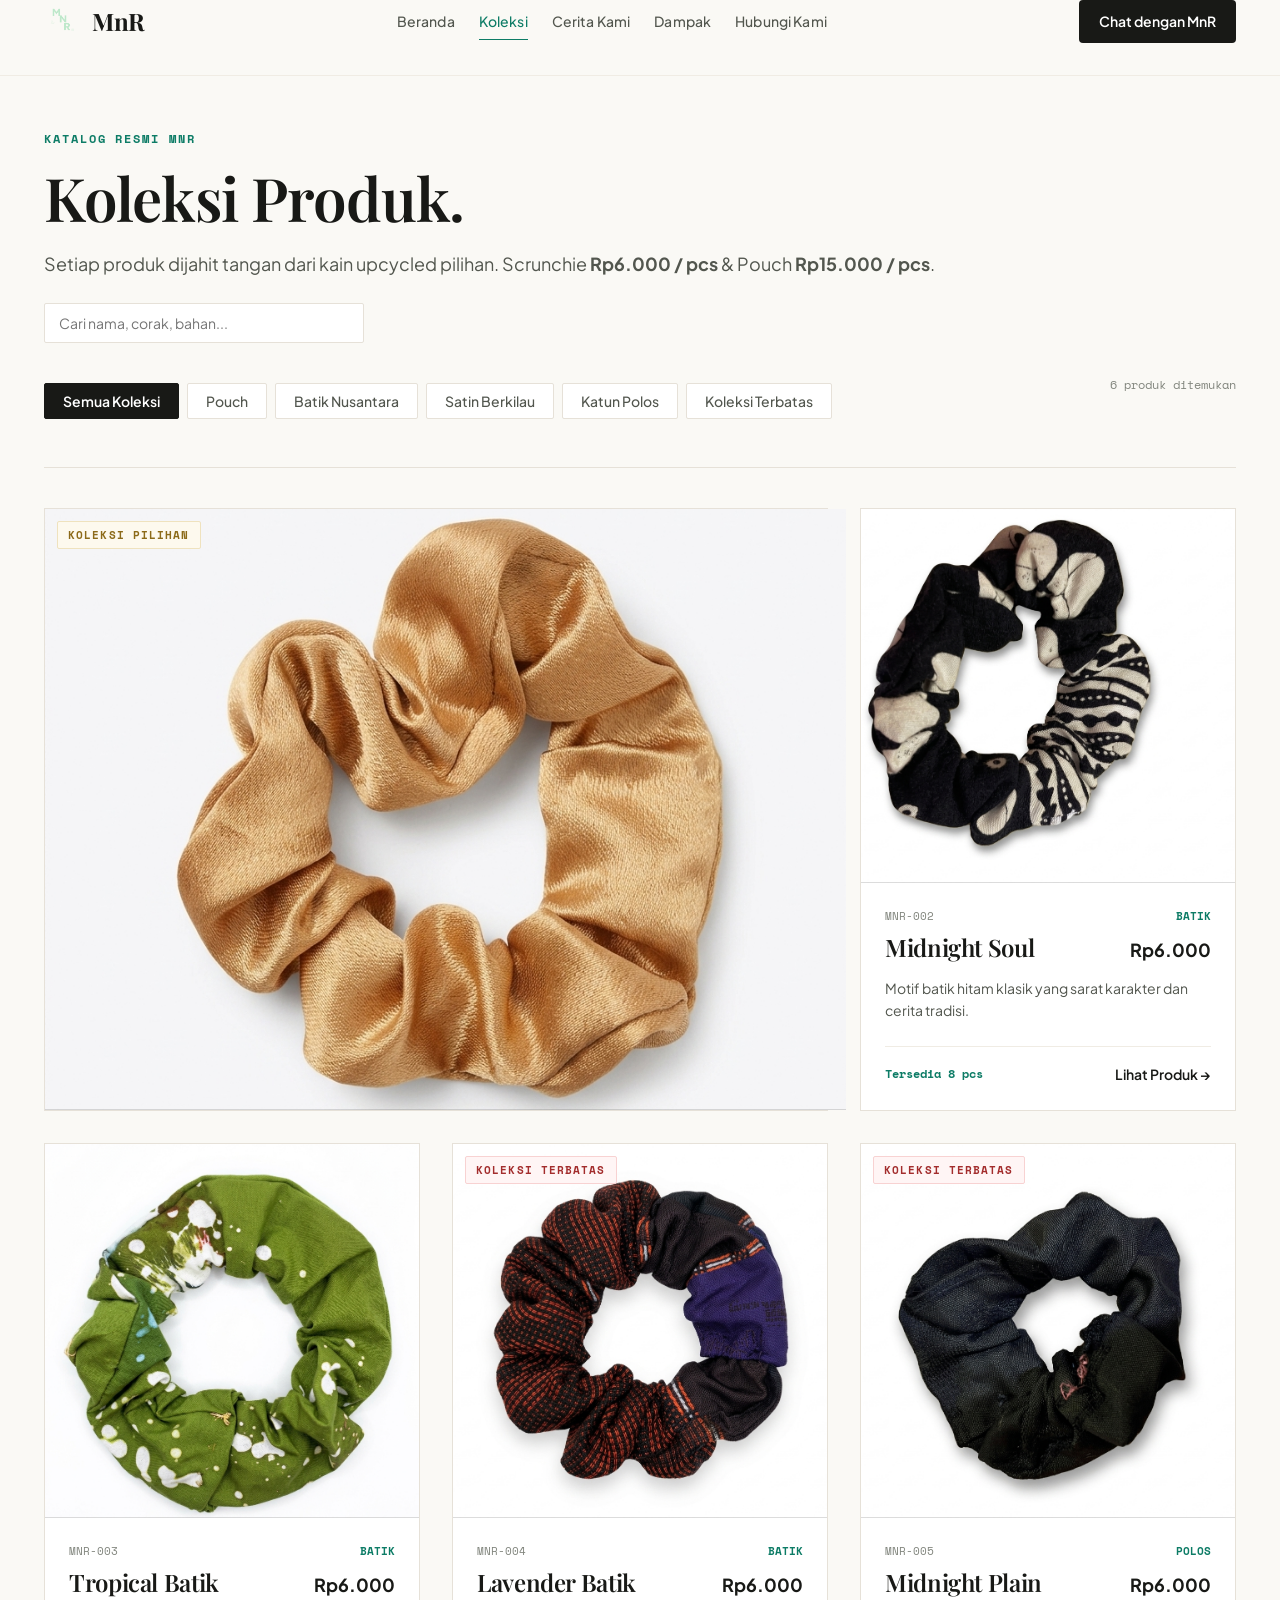
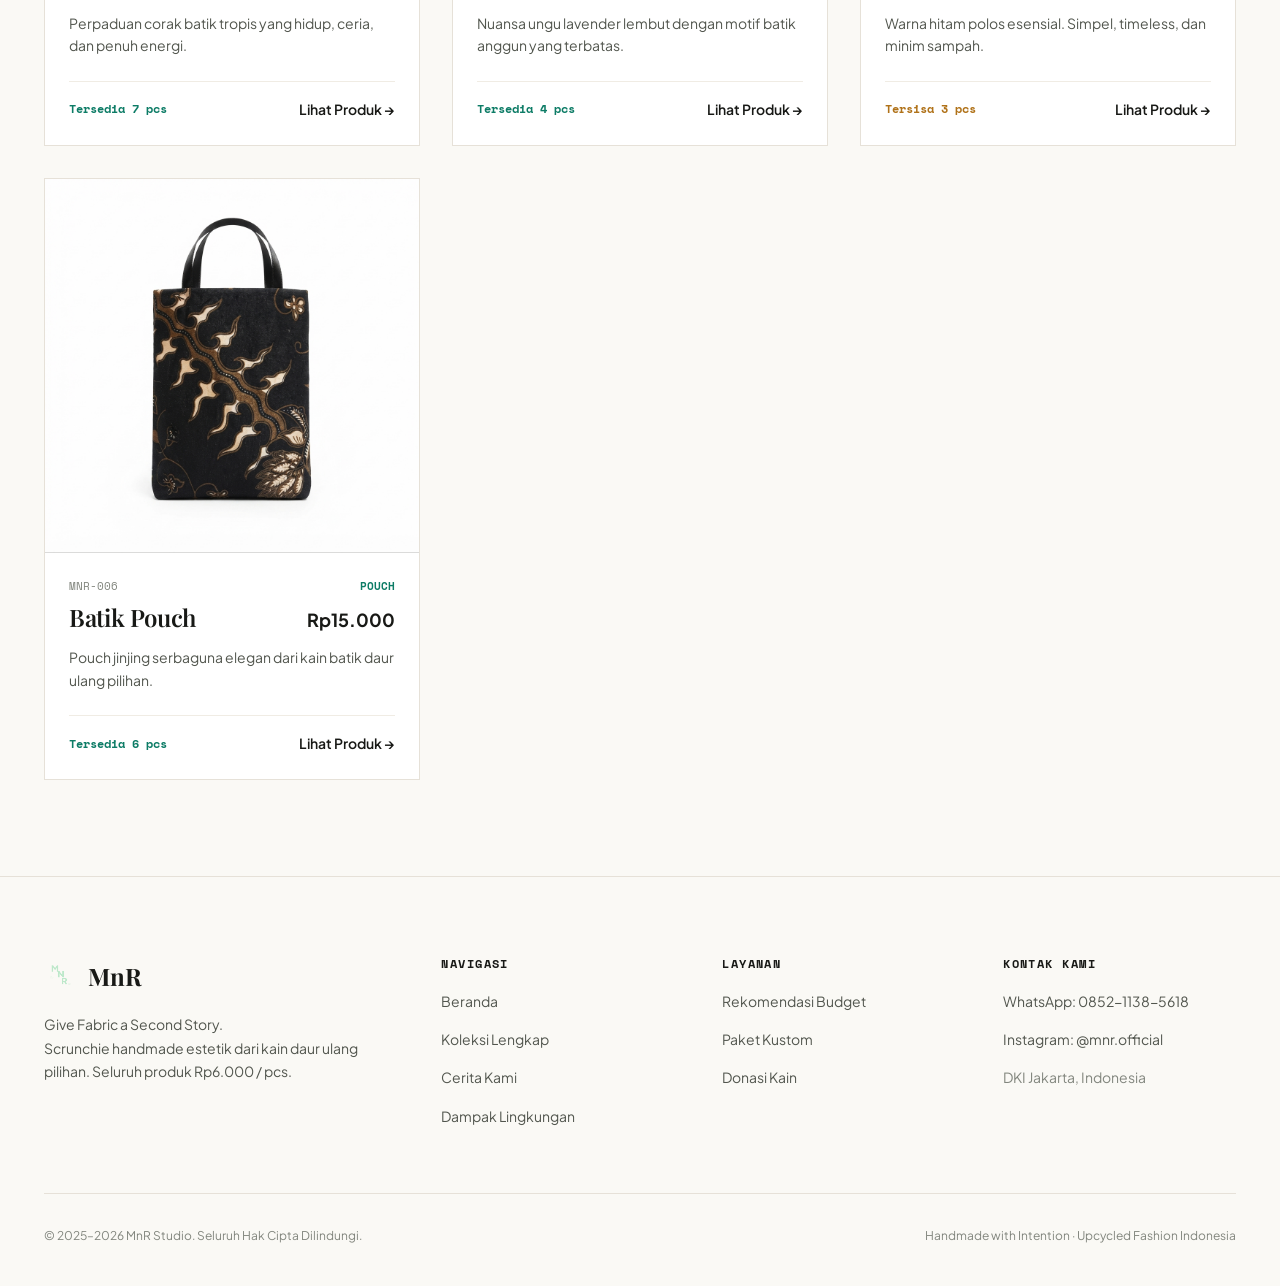
==== commit 928fe1ca: "fix" ====
--- a/catalog.html
+++ b/catalog.html
@@ -66,9 +66,9 @@
             <div class="catalog-header__top">
                 <div>
                     <span class="section-eyebrow">Katalog Resmi MnR</span>
-                    <h1 class="section-title">Koleksi Scrunchie.</h1>
+                    <h1 class="section-title">Koleksi Produk.</h1>
                     <p class="section-subtitle">
-                        Setiap helai dijahit tangan dari kain upcycled pilihan. Harga seragam <strong>Rp6.000 / pcs</strong> untuk semua varian.
+                        Setiap produk dijahit tangan dari kain upcycled pilihan. Scrunchie <strong>Rp6.000 / pcs</strong> & Pouch <strong>Rp15.000 / pcs</strong>.
                     </p>
                 </div>
 
@@ -86,6 +86,7 @@
             <div class="catalog-controls">
                 <div class="filter-tabs" role="tablist" aria-label="Filter kategori produk">
                     <button class="filter-tab active" data-filter="all" type="button">Semua Koleksi</button>
+                    <button class="filter-tab" data-filter="pouch" type="button">Pouch</button>
                     <button class="filter-tab" data-filter="batik" type="button">Batik Nusantara</button>
                     <button class="filter-tab" data-filter="satin" type="button">Satin Berkilau</button>
                     <button class="filter-tab" data-filter="plain" type="button">Katun Polos</button>
--- a/css/style.css
+++ b/css/style.css
@@ -907,7 +907,6 @@
 
 .slider-card:hover {
     border-color: var(--color-text);
-    transform: translateY(-2px);
 }
 
 .slider-card__media {
@@ -921,22 +920,15 @@
     width: 100%;
     height: 100%;
     object-fit: cover;
-    transition: opacity var(--trans-base), transform var(--trans-slow);
+    transition: opacity var(--trans-base);
 }
 
 .slider-card__media-hover {
-    position: absolute;
-    top: 0;
-    left: 0;
-    opacity: 0;
+    display: none;
 }
 
 .slider-card:hover .slider-card__media img {
-    transform: scale(1.03);
-}
-
-.slider-card:hover .slider-card__media-hover {
-    opacity: 1;
+    transform: none;
 }
 
 .slider-card__badge {
@@ -1168,7 +1160,6 @@
 
 .editorial-card:hover {
     border-color: var(--color-text);
-    transform: translateY(-3px);
 }
 
 /* Featured Editorial card: takes 2 columns on desktop */
@@ -1194,21 +1185,15 @@
     width: 100%;
     height: 100%;
     object-fit: cover;
-    transition: opacity var(--trans-base), transform var(--trans-slow);
+    transition: opacity var(--trans-base);
 }
 
 .editorial-card__img--hover {
-    position: absolute;
-    inset: 0;
-    opacity: 0;
+    display: none;
 }
 
 .editorial-card:hover .editorial-card__img {
-    transform: scale(1.03);
-}
-
-.editorial-card:hover .editorial-card__img--hover {
-    opacity: 1;
+    transform: none;
 }
 
 .editorial-card__badges {
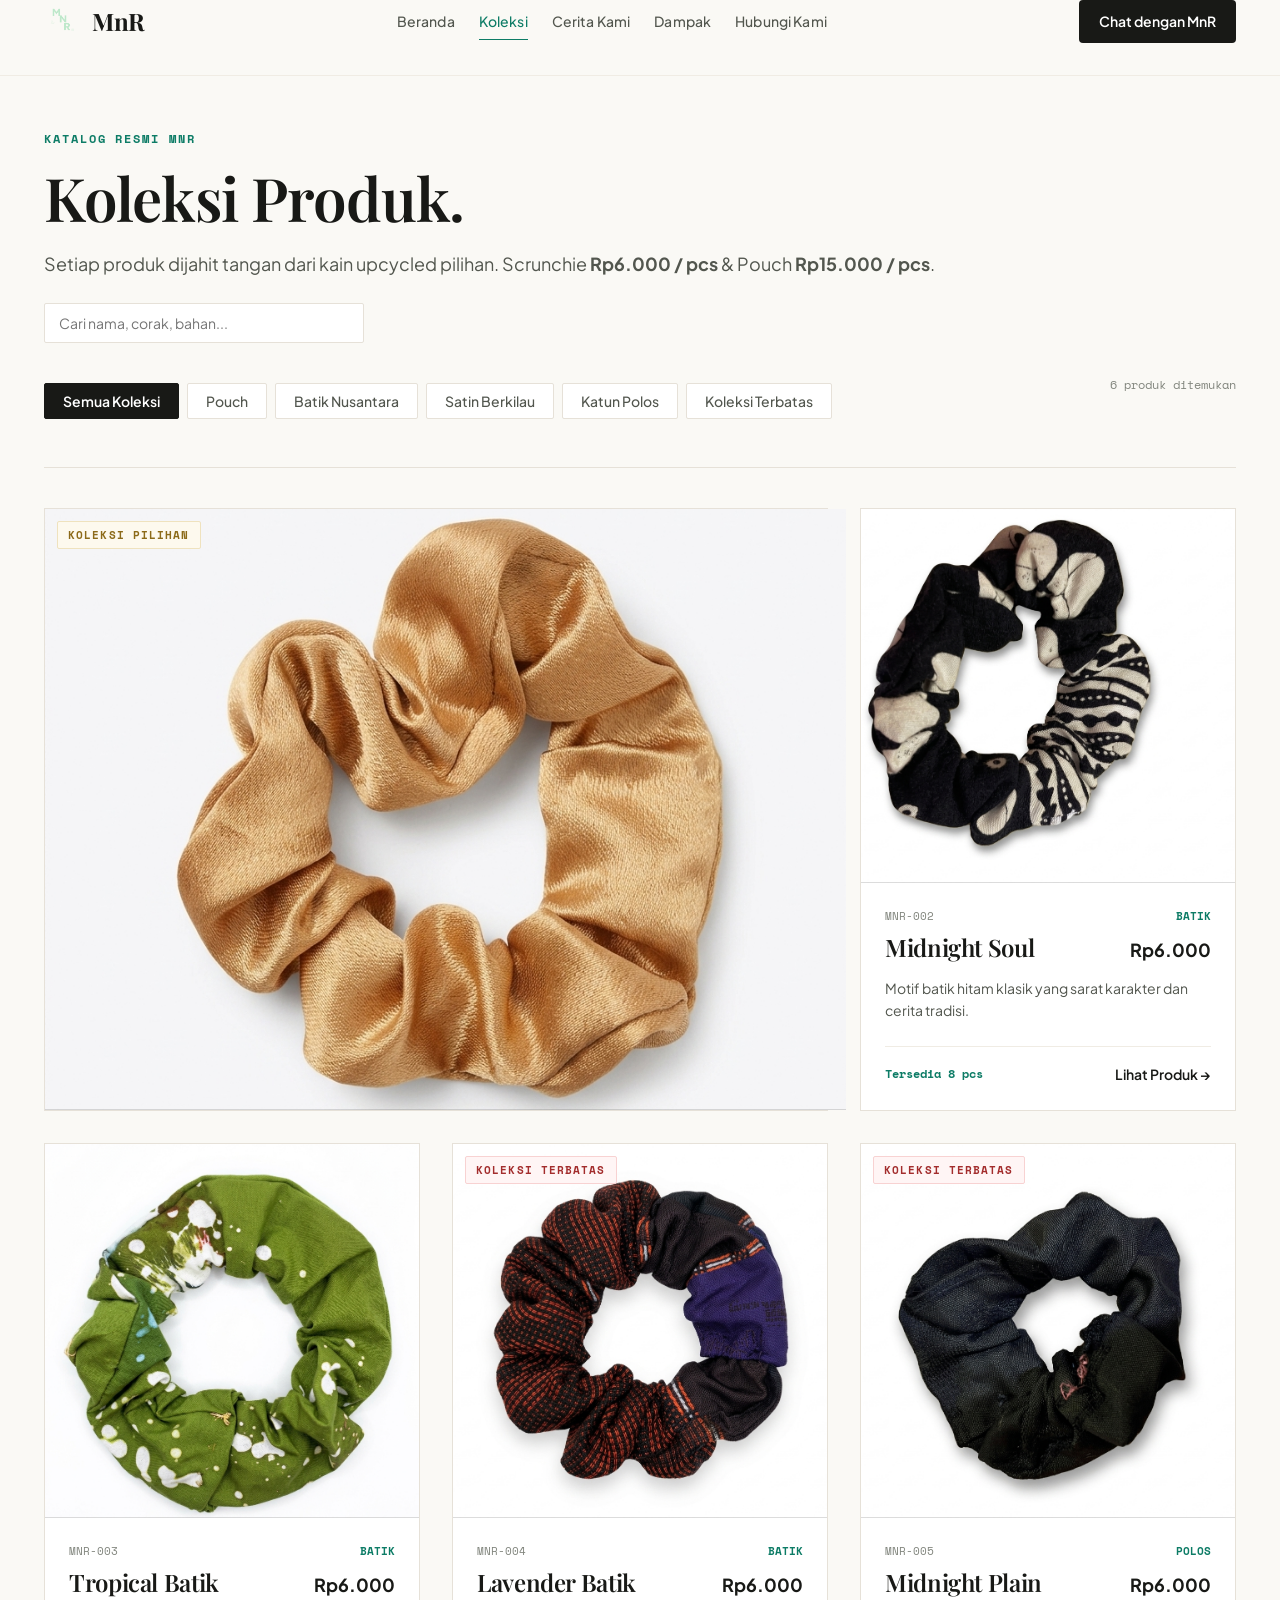
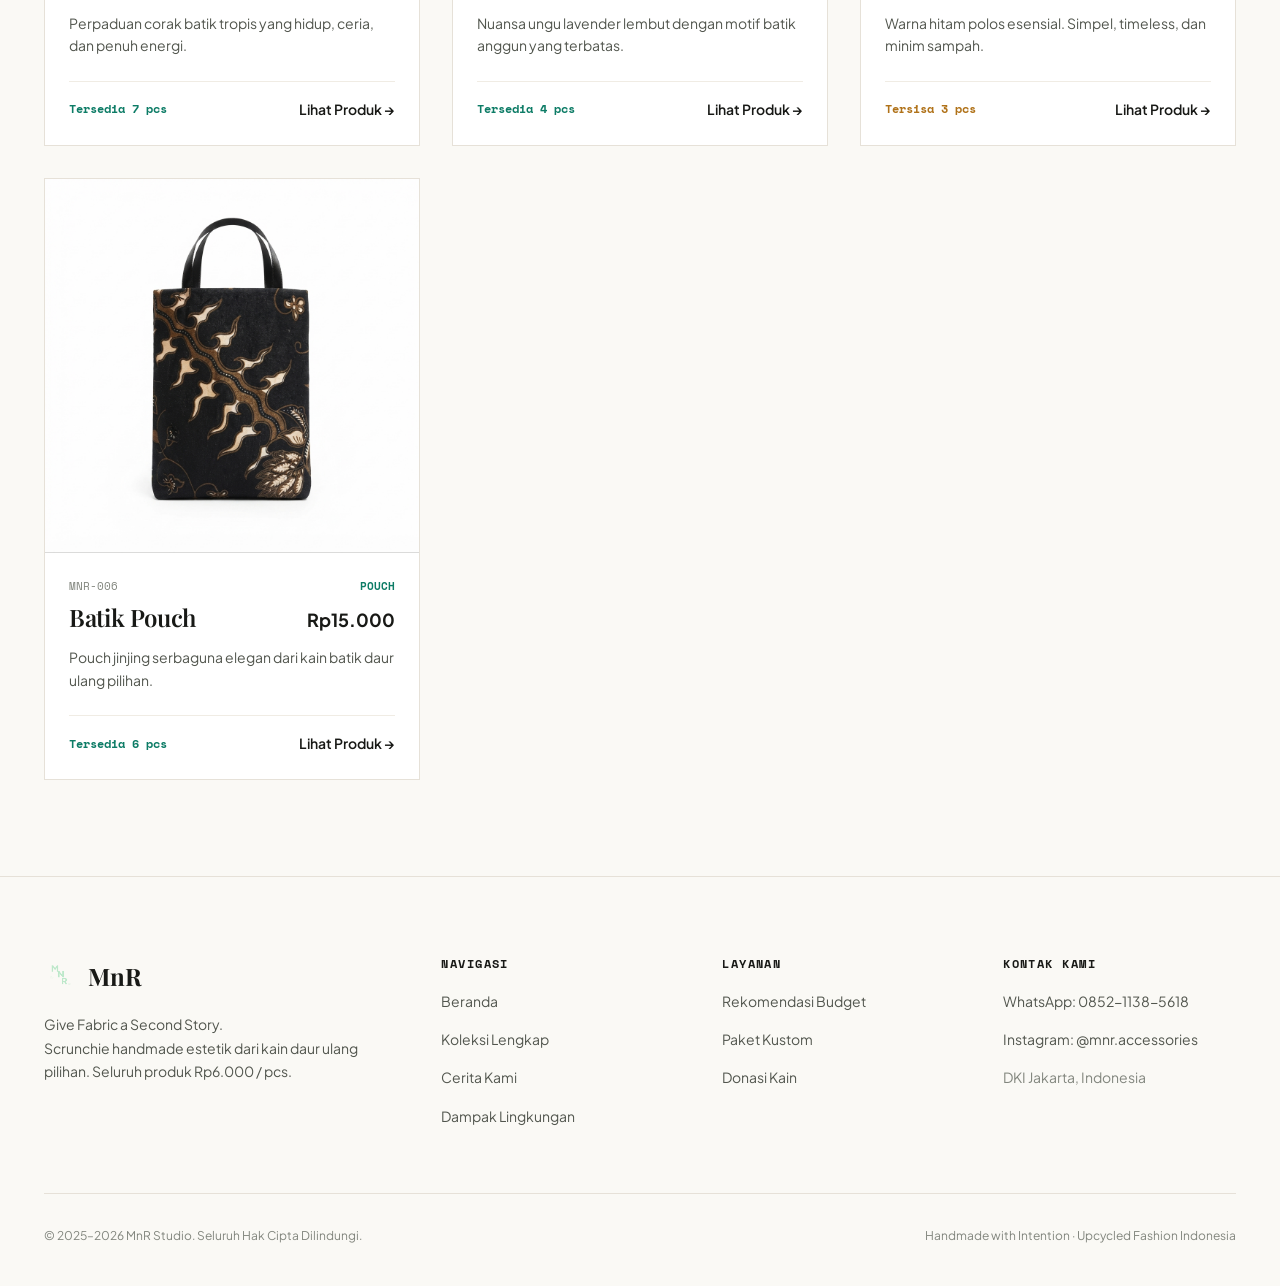
==== commit 828e92c6: "bug fix" ====
--- a/catalog.html
+++ b/catalog.html
@@ -1,241 +1,255 @@
 <!DOCTYPE html>
 <html lang="id">
+
 <head>
     <meta charset="UTF-8">
     <meta name="viewport" content="width=device-width, initial-scale=1.0">
-    <meta name="description" content="Jelajahi Koleksi Scrunchie Upcycled MnR — Handmade dari kain daur ulang pilihan. Golden Hour, Midnight Soul, Tropical Batik, Lavender Batik, dan Midnight Plain. Rp6.000/pcs.">
+    <meta name="description"
+        content="Jelajahi Koleksi Scrunchie Upcycled MnR — Handmade dari kain daur ulang pilihan. Golden Hour, Midnight Soul, Tropical Batik, Lavender Batik, dan Midnight Plain. Rp6.000/pcs.">
     <title>Koleksi Scrunchie — MnR Official</title>
-    
+
     <!-- Stylesheets -->
     <link rel="stylesheet" href="css/style.css">
     <link rel="stylesheet" href="css/animations.css">
     <link rel="stylesheet" href="css/responsive.css">
 </head>
+
 <body>
 
-<!-- ══════════════════════════════════════════════════════════
+    <!-- ══════════════════════════════════════════════════════════
      NAVBAR
      ══════════════════════════════════════════════════════════ -->
-<nav class="navbar" role="navigation" aria-label="Navigasi Utama">
-    <div class="container">
-        <div class="navbar__inner">
-            <a href="index.html" class="navbar__logo" aria-label="Beranda MnR">
-                <img src="assets/Logo/logo.png" alt="Logo MnR" class="navbar__logo-img">
-                <span class="navbar__logo-text">MnR</span>
-            </a>
-
-            <ul class="navbar__nav" role="list">
-                <li><a href="index.html" class="navbar__link">Beranda</a></li>
-                <li><a href="catalog.html" class="navbar__link active">Koleksi</a></li>
-                <li><a href="index.html#cerita-kami" class="navbar__link">Cerita Kami</a></li>
-                <li><a href="index.html#dampak" class="navbar__link">Dampak</a></li>
-                <li><a href="https://wa.me/6285211385618" class="navbar__link" target="_blank" rel="noopener noreferrer">Hubungi Kami</a></li>
-            </ul>
-
-            <div class="navbar__actions">
-                <a href="https://wa.me/6285211385618" class="navbar__cta" target="_blank" rel="noopener noreferrer">Chat dengan MnR</a>
-            </div>
-
-            <button class="navbar__hamburger" id="hamburger-btn" aria-label="Buka menu navigasi" aria-expanded="false">
-                <span></span><span></span><span></span>
-            </button>
-        </div>
+    <nav class="navbar" role="navigation" aria-label="Navigasi Utama">
+        <div class="container">
+            <div class="navbar__inner">
+                <a href="index.html" class="navbar__logo" aria-label="Beranda MnR">
+                    <img src="assets/Logo/logo.png" alt="Logo MnR" class="navbar__logo-img">
+                    <span class="navbar__logo-text">MnR</span>
+                </a>
+
+                <ul class="navbar__nav" role="list">
+                    <li><a href="index.html" class="navbar__link">Beranda</a></li>
+                    <li><a href="catalog.html" class="navbar__link active">Koleksi</a></li>
+                    <li><a href="index.html#cerita-kami" class="navbar__link">Cerita Kami</a></li>
+                    <li><a href="index.html#dampak" class="navbar__link">Dampak</a></li>
+                    <li><a href="https://wa.me/6285211385618" class="navbar__link" target="_blank"
+                            rel="noopener noreferrer">Hubungi Kami</a></li>
+                </ul>
+
+                <div class="navbar__actions">
+                    <a href="https://wa.me/6285211385618" class="navbar__cta" target="_blank"
+                        rel="noopener noreferrer">Chat dengan MnR</a>
+                </div>
+
+                <button class="navbar__hamburger" id="hamburger-btn" aria-label="Buka menu navigasi"
+                    aria-expanded="false">
+                    <span></span><span></span><span></span>
+                </button>
+            </div>
+        </div>
+    </nav>
+
+    <!-- Mobile Menu Drawer -->
+    <div class="navbar__mobile" id="mobile-menu" role="dialog" aria-label="Menu navigasi mobile">
+        <nav class="navbar__mobile-nav">
+            <a href="index.html" class="navbar__mobile-link">Beranda</a>
+            <a href="catalog.html" class="navbar__mobile-link active">Koleksi</a>
+            <a href="index.html#cerita-kami" class="navbar__mobile-link">Cerita Kami</a>
+            <a href="index.html#dampak" class="navbar__mobile-link">Dampak</a>
+            <a href="https://wa.me/6285211385618" class="navbar__mobile-link" target="_blank"
+                rel="noopener noreferrer">Hubungi Kami</a>
+        </nav>
+        <a href="https://wa.me/6285211385618" class="btn btn--whatsapp btn--full" target="_blank"
+            rel="noopener noreferrer">Chat via WhatsApp</a>
     </div>
-</nav>
-
-<!-- Mobile Menu Drawer -->
-<div class="navbar__mobile" id="mobile-menu" role="dialog" aria-label="Menu navigasi mobile">
-    <nav class="navbar__mobile-nav">
-        <a href="index.html" class="navbar__mobile-link">Beranda</a>
-        <a href="catalog.html" class="navbar__mobile-link active">Koleksi</a>
-        <a href="index.html#cerita-kami" class="navbar__mobile-link">Cerita Kami</a>
-        <a href="index.html#dampak" class="navbar__mobile-link">Dampak</a>
-        <a href="https://wa.me/6285211385618" class="navbar__mobile-link" target="_blank" rel="noopener noreferrer">Hubungi Kami</a>
-    </nav>
-    <a href="https://wa.me/6285211385618" class="btn btn--whatsapp btn--full" target="_blank" rel="noopener noreferrer">Chat via WhatsApp</a>
-</div>
-
-<!-- ══════════════════════════════════════════════════════════
+
+    <!-- ══════════════════════════════════════════════════════════
      CATALOG MAIN
      ══════════════════════════════════════════════════════════ -->
-<main class="catalog-page">
-    <div class="container">
-        
-        <!-- Header Katalog -->
-        <header class="catalog-header anim-fade-up">
-            <div class="catalog-header__top">
-                <div>
-                    <span class="section-eyebrow">Katalog Resmi MnR</span>
-                    <h1 class="section-title">Koleksi Produk.</h1>
-                    <p class="section-subtitle">
-                        Setiap produk dijahit tangan dari kain upcycled pilihan. Scrunchie <strong>Rp6.000 / pcs</strong> & Pouch <strong>Rp15.000 / pcs</strong>.
+    <main class="catalog-page">
+        <div class="container">
+
+            <!-- Header Katalog -->
+            <header class="catalog-header anim-fade-up">
+                <div class="catalog-header__top">
+                    <div>
+                        <span class="section-eyebrow">Katalog Resmi MnR</span>
+                        <h1 class="section-title">Koleksi Produk.</h1>
+                        <p class="section-subtitle">
+                            Setiap produk dijahit tangan dari kain upcycled pilihan. Scrunchie <strong>Rp6.000 /
+                                pcs</strong> & Pouch <strong>Rp15.000 / pcs</strong>.
+                        </p>
+                    </div>
+
+                    <div class="search-box">
+                        <input type="text" id="catalog-search" class="search-input"
+                            placeholder="Cari nama, corak, bahan..." aria-label="Cari produk MnR">
+                        <span class="search-clear" id="search-clear" title="Hapus pencarian">&times;</span>
+                    </div>
+                </div>
+
+                <!-- Controls: Filter Tabs & Info -->
+                <div class="catalog-controls">
+                    <div class="filter-tabs" role="tablist" aria-label="Filter kategori produk">
+                        <button class="filter-tab active" data-filter="all" type="button">Semua Koleksi</button>
+                        <button class="filter-tab" data-filter="pouch" type="button">Pouch</button>
+                        <button class="filter-tab" data-filter="batik" type="button">Batik Nusantara</button>
+                        <button class="filter-tab" data-filter="satin" type="button">Satin Berkilau</button>
+                        <button class="filter-tab" data-filter="plain" type="button">Katun Polos</button>
+                        <button class="filter-tab" data-filter="limited" type="button">Koleksi Terbatas</button>
+                    </div>
+
+                    <div class="catalog-count-row" id="catalog-count" aria-live="polite">
+                        Memuat produk...
+                    </div>
+                </div>
+            </header>
+
+            <!-- Product Grid (Rendered by catalog.js) -->
+            <div class="catalog-grid" id="catalog-grid" aria-label="Daftar Produk MnR">
+                <!-- Dimuat secara dinamis oleh catalog.js -->
+            </div>
+
+        </div>
+    </main>
+
+    <!-- ══════════════════════════════════════════════════════════
+     FOOTER
+     ══════════════════════════════════════════════════════════ -->
+    <footer class="footer" role="contentinfo">
+        <div class="container">
+            <div class="footer__main">
+                <div>
+                    <div class="footer__brand-logo">
+                        <img src="assets/Logo/logo.png" alt="Logo MnR">
+                        <span>MnR</span>
+                    </div>
+                    <p class="footer__brand-tagline">
+                        Give Fabric a Second Story.<br>
+                        Scrunchie handmade estetik dari kain daur ulang pilihan. Seluruh produk Rp6.000 / pcs.
                     </p>
                 </div>
 
-                <div class="search-box">
-                    <input type="text"
-                           id="catalog-search"
-                           class="search-input"
-                           placeholder="Cari nama, corak, bahan..."
-                           aria-label="Cari produk MnR">
-                    <span class="search-clear" id="search-clear" title="Hapus pencarian">&times;</span>
-                </div>
-            </div>
-
-            <!-- Controls: Filter Tabs & Info -->
-            <div class="catalog-controls">
-                <div class="filter-tabs" role="tablist" aria-label="Filter kategori produk">
-                    <button class="filter-tab active" data-filter="all" type="button">Semua Koleksi</button>
-                    <button class="filter-tab" data-filter="pouch" type="button">Pouch</button>
-                    <button class="filter-tab" data-filter="batik" type="button">Batik Nusantara</button>
-                    <button class="filter-tab" data-filter="satin" type="button">Satin Berkilau</button>
-                    <button class="filter-tab" data-filter="plain" type="button">Katun Polos</button>
-                    <button class="filter-tab" data-filter="limited" type="button">Koleksi Terbatas</button>
-                </div>
-
-                <div class="catalog-count-row" id="catalog-count" aria-live="polite">
-                    Memuat produk...
-                </div>
-            </div>
-        </header>
-
-        <!-- Product Grid (Rendered by catalog.js) -->
-        <div class="catalog-grid" id="catalog-grid" aria-label="Daftar Produk MnR">
-            <!-- Dimuat secara dinamis oleh catalog.js -->
-        </div>
-
+                <div>
+                    <h4 class="footer__col-title">Navigasi</h4>
+                    <ul class="footer__links">
+                        <li><a href="index.html" class="footer__link">Beranda</a></li>
+                        <li><a href="catalog.html" class="footer__link">Koleksi Lengkap</a></li>
+                        <li><a href="index.html#cerita-kami" class="footer__link">Cerita Kami</a></li>
+                        <li><a href="index.html#dampak" class="footer__link">Dampak Lingkungan</a></li>
+                    </ul>
+                </div>
+
+                <div>
+                    <h4 class="footer__col-title">Layanan</h4>
+                    <ul class="footer__links">
+                        <li><a href="index.html#rekomendasi" class="footer__link">Rekomendasi Budget</a></li>
+                        <li><a href="index.html#susun-paket" class="footer__link">Paket Kustom</a></li>
+                        <li><a href="index.html#donasi" class="footer__link">Donasi Kain</a></li>
+                    </ul>
+                </div>
+
+                <div>
+                    <h4 class="footer__col-title">Kontak Kami</h4>
+                    <ul class="footer__links">
+                        <li><a href="https://wa.me/6285211385618" class="footer__link" target="_blank"
+                                rel="noopener noreferrer">WhatsApp: 0852-1138-5618</a></li>
+                        <li><a href="https://www.instagram.com/mnr.accessories/" class="footer__link" target="_blank"
+                                rel="noopener noreferrer">Instagram: @mnr.accessories</a></li>
+                        <li><span class="footer__link" style="color:var(--color-text-light);">DKI Jakarta,
+                                Indonesia</span></li>
+                    </ul>
+                </div>
+            </div>
+
+            <div class="footer__bottom">
+                <span>© 2025–2026 MnR Studio. Seluruh Hak Cipta Dilindungi.</span>
+                <span>Handmade with Intention · Upcycled Fashion Indonesia</span>
+            </div>
+        </div>
+    </footer>
+
+    <!-- ══════════════════════════════════════════════════════════
+     MODAL PEMBAYARAN QRIS & WHATSAPP
+     ══════════════════════════════════════════════════════════ -->
+    <div class="modal-overlay" id="payment-modal" role="dialog" aria-modal="true" aria-labelledby="modal-title"
+        tabindex="-1">
+        <div class="modal-content">
+            <div class="modal__header">
+                <h3 class="modal__title" id="modal-title">Pembayaran Pesanan</h3>
+                <button class="modal__close-btn" id="modal-close-btn" aria-label="Tutup modal"
+                    type="button">&times;</button>
+            </div>
+
+            <div class="modal__body">
+                <div class="order-summary-box">
+                    <div class="order-row">
+                        <span>Produk</span>
+                        <strong id="modal-product-name">—</strong>
+                    </div>
+                    <div class="order-row">
+                        <span>Kode ID</span>
+                        <span id="modal-product-id">—</span>
+                    </div>
+                    <div class="order-row">
+                        <span>Jumlah</span>
+                        <span id="modal-product-qty">1 pcs</span>
+                    </div>
+                    <div class="order-row">
+                        <span>Harga Satuan</span>
+                        <span id="modal-product-price">Rp6.000</span>
+                    </div>
+                    <div class="order-row order-row--total">
+                        <span>Total Pembayaran</span>
+                        <strong id="modal-total-price">Rp6.000</strong>
+                    </div>
+                </div>
+
+                <div class="qris-section">
+                    <span class="qris-badge">Scan QRIS untuk Membayar</span>
+                    <div class="qris-image-wrap">
+                        <img id="modal-qris-img" src="assets/QRIS.jpeg" alt="QRIS Resmi MnR">
+                    </div>
+                </div>
+
+                <div class="qris-steps">
+                    <div class="qris-step">
+                        <span class="qris-step__num">1.</span>
+                        <span>Buka aplikasi pembayaran (GoPay, OVO, Dana, BCA, Mandiri, dll.).</span>
+                    </div>
+                    <div class="qris-step">
+                        <span class="qris-step__num">2.</span>
+                        <span>Scan kode QRIS di atas sesuai nominal total yang tertera.</span>
+                    </div>
+                    <div class="qris-step">
+                        <span class="qris-step__num">3.</span>
+                        <span>Ambil screenshot bukti transfer, lalu klik tombol di bawah untuk konfirmasi via
+                            WhatsApp.</span>
+                    </div>
+                </div>
+
+                <div class="modal__footer">
+                    <button class="btn btn--whatsapp btn--full" id="modal-confirm-btn" type="button">
+                        <svg width="18" height="18" viewBox="0 0 24 24" fill="currentColor">
+                            <path
+                                d="M12.031 6.172c-3.181 0-5.767 2.586-5.768 5.766-.001 1.298.38 2.27 1.019 3.287l-.582 2.128 2.182-.573c.978.58 1.911.928 3.145.929 3.178 0 5.767-2.587 5.768-5.766.001-3.187-2.575-5.77-5.764-5.771zm3.392 8.244c-.144.405-.837.774-1.17.824-.312.045-.698.057-1.144-.092-.857-.285-1.996-1.196-2.735-2.029-.739-.834-1.282-1.859-1.282-2.784 0-.497.195-.889.479-1.168.214-.21.469-.264.624-.264.156 0 .313.003.447.01.142.008.33.023.479.382.155.372.531 1.303.578 1.398.047.096.079.208.016.333-.063.125-.094.208-.188.318-.094.11-.198.246-.282.33-.094.095-.192.198-.083.385.109.188.484.798 1.037 1.29.711.633 1.311.83 1.498.924.188.094.297.079.407-.047.11-.125.47-548.595-.736.125-.188.25-.157.422-.094.172.063 1.094.516 1.282.609.188.094.313.141.36.219.046.078.046.452-.098.857z" />
+                        </svg>
+                        Konfirmasi Pembayaran via WhatsApp
+                    </button>
+                    <button class="btn btn--ghost btn--full" id="modal-cancel-btn" type="button">
+                        Batal
+                    </button>
+                </div>
+            </div>
+        </div>
     </div>
-</main>
-
-<!-- ══════════════════════════════════════════════════════════
-     FOOTER
-     ══════════════════════════════════════════════════════════ -->
-<footer class="footer" role="contentinfo">
-    <div class="container">
-        <div class="footer__main">
-            <div>
-                <div class="footer__brand-logo">
-                    <img src="assets/Logo/logo.png" alt="Logo MnR">
-                    <span>MnR</span>
-                </div>
-                <p class="footer__brand-tagline">
-                    Give Fabric a Second Story.<br>
-                    Scrunchie handmade estetik dari kain daur ulang pilihan. Seluruh produk Rp6.000 / pcs.
-                </p>
-            </div>
-
-            <div>
-                <h4 class="footer__col-title">Navigasi</h4>
-                <ul class="footer__links">
-                    <li><a href="index.html" class="footer__link">Beranda</a></li>
-                    <li><a href="catalog.html" class="footer__link">Koleksi Lengkap</a></li>
-                    <li><a href="index.html#cerita-kami" class="footer__link">Cerita Kami</a></li>
-                    <li><a href="index.html#dampak" class="footer__link">Dampak Lingkungan</a></li>
-                </ul>
-            </div>
-
-            <div>
-                <h4 class="footer__col-title">Layanan</h4>
-                <ul class="footer__links">
-                    <li><a href="index.html#rekomendasi" class="footer__link">Rekomendasi Budget</a></li>
-                    <li><a href="index.html#susun-paket" class="footer__link">Paket Kustom</a></li>
-                    <li><a href="index.html#donasi" class="footer__link">Donasi Kain</a></li>
-                </ul>
-            </div>
-
-            <div>
-                <h4 class="footer__col-title">Kontak Kami</h4>
-                <ul class="footer__links">
-                    <li><a href="https://wa.me/6285211385618" class="footer__link" target="_blank" rel="noopener noreferrer">WhatsApp: 0852-1138-5618</a></li>
-                    <li><a href="https://instagram.com" class="footer__link" target="_blank" rel="noopener noreferrer">Instagram: @mnr.official</a></li>
-                    <li><span class="footer__link" style="color:var(--color-text-light);">DKI Jakarta, Indonesia</span></li>
-                </ul>
-            </div>
-        </div>
-
-        <div class="footer__bottom">
-            <span>© 2025–2026 MnR Studio. Seluruh Hak Cipta Dilindungi.</span>
-            <span>Handmade with Intention · Upcycled Fashion Indonesia</span>
-        </div>
-    </div>
-</footer>
-
-<!-- ══════════════════════════════════════════════════════════
-     MODAL PEMBAYARAN QRIS & WHATSAPP
-     ══════════════════════════════════════════════════════════ -->
-<div class="modal-overlay" id="payment-modal" role="dialog" aria-modal="true" aria-labelledby="modal-title" tabindex="-1">
-    <div class="modal-content">
-        <div class="modal__header">
-            <h3 class="modal__title" id="modal-title">Pembayaran Pesanan</h3>
-            <button class="modal__close-btn" id="modal-close-btn" aria-label="Tutup modal" type="button">&times;</button>
-        </div>
-
-        <div class="modal__body">
-            <div class="order-summary-box">
-                <div class="order-row">
-                    <span>Produk</span>
-                    <strong id="modal-product-name">—</strong>
-                </div>
-                <div class="order-row">
-                    <span>Kode ID</span>
-                    <span id="modal-product-id">—</span>
-                </div>
-                <div class="order-row">
-                    <span>Jumlah</span>
-                    <span id="modal-product-qty">1 pcs</span>
-                </div>
-                <div class="order-row">
-                    <span>Harga Satuan</span>
-                    <span id="modal-product-price">Rp6.000</span>
-                </div>
-                <div class="order-row order-row--total">
-                    <span>Total Pembayaran</span>
-                    <strong id="modal-total-price">Rp6.000</strong>
-                </div>
-            </div>
-
-            <div class="qris-section">
-                <span class="qris-badge">Scan QRIS untuk Membayar</span>
-                <div class="qris-image-wrap">
-                    <img id="modal-qris-img" src="assets/QRIS.jpeg" alt="QRIS Resmi MnR">
-                </div>
-            </div>
-
-            <div class="qris-steps">
-                <div class="qris-step">
-                    <span class="qris-step__num">1.</span>
-                    <span>Buka aplikasi pembayaran (GoPay, OVO, Dana, BCA, Mandiri, dll.).</span>
-                </div>
-                <div class="qris-step">
-                    <span class="qris-step__num">2.</span>
-                    <span>Scan kode QRIS di atas sesuai nominal total yang tertera.</span>
-                </div>
-                <div class="qris-step">
-                    <span class="qris-step__num">3.</span>
-                    <span>Ambil screenshot bukti transfer, lalu klik tombol di bawah untuk konfirmasi via WhatsApp.</span>
-                </div>
-            </div>
-
-            <div class="modal__footer">
-                <button class="btn btn--whatsapp btn--full" id="modal-confirm-btn" type="button">
-                    <svg width="18" height="18" viewBox="0 0 24 24" fill="currentColor">
-                        <path d="M12.031 6.172c-3.181 0-5.767 2.586-5.768 5.766-.001 1.298.38 2.27 1.019 3.287l-.582 2.128 2.182-.573c.978.58 1.911.928 3.145.929 3.178 0 5.767-2.587 5.768-5.766.001-3.187-2.575-5.77-5.764-5.771zm3.392 8.244c-.144.405-.837.774-1.17.824-.312.045-.698.057-1.144-.092-.857-.285-1.996-1.196-2.735-2.029-.739-.834-1.282-1.859-1.282-2.784 0-.497.195-.889.479-1.168.214-.21.469-.264.624-.264.156 0 .313.003.447.01.142.008.33.023.479.382.155.372.531 1.303.578 1.398.047.096.079.208.016.333-.063.125-.094.208-.188.318-.094.11-.198.246-.282.33-.094.095-.192.198-.083.385.109.188.484.798 1.037 1.29.711.633 1.311.83 1.498.924.188.094.297.079.407-.047.11-.125.47-548.595-.736.125-.188.25-.157.422-.094.172.063 1.094.516 1.282.609.188.094.313.141.36.219.046.078.046.452-.098.857z"/>
-                    </svg>
-                    Konfirmasi Pembayaran via WhatsApp
-                </button>
-                <button class="btn btn--ghost btn--full" id="modal-cancel-btn" type="button">
-                    Batal
-                </button>
-            </div>
-        </div>
-    </div>
-</div>
-
-<!-- Scripts -->
-<script src="data/products.js"></script>
-<script src="js/whatsapp.js"></script>
-<script src="js/catalog.js"></script>
-<script src="js/main.js"></script>
+
+    <!-- Scripts -->
+    <script src="data/products.js"></script>
+    <script src="js/whatsapp.js"></script>
+    <script src="js/catalog.js"></script>
+    <script src="js/main.js"></script>
 
 </body>
-</html>
+
+</html>
